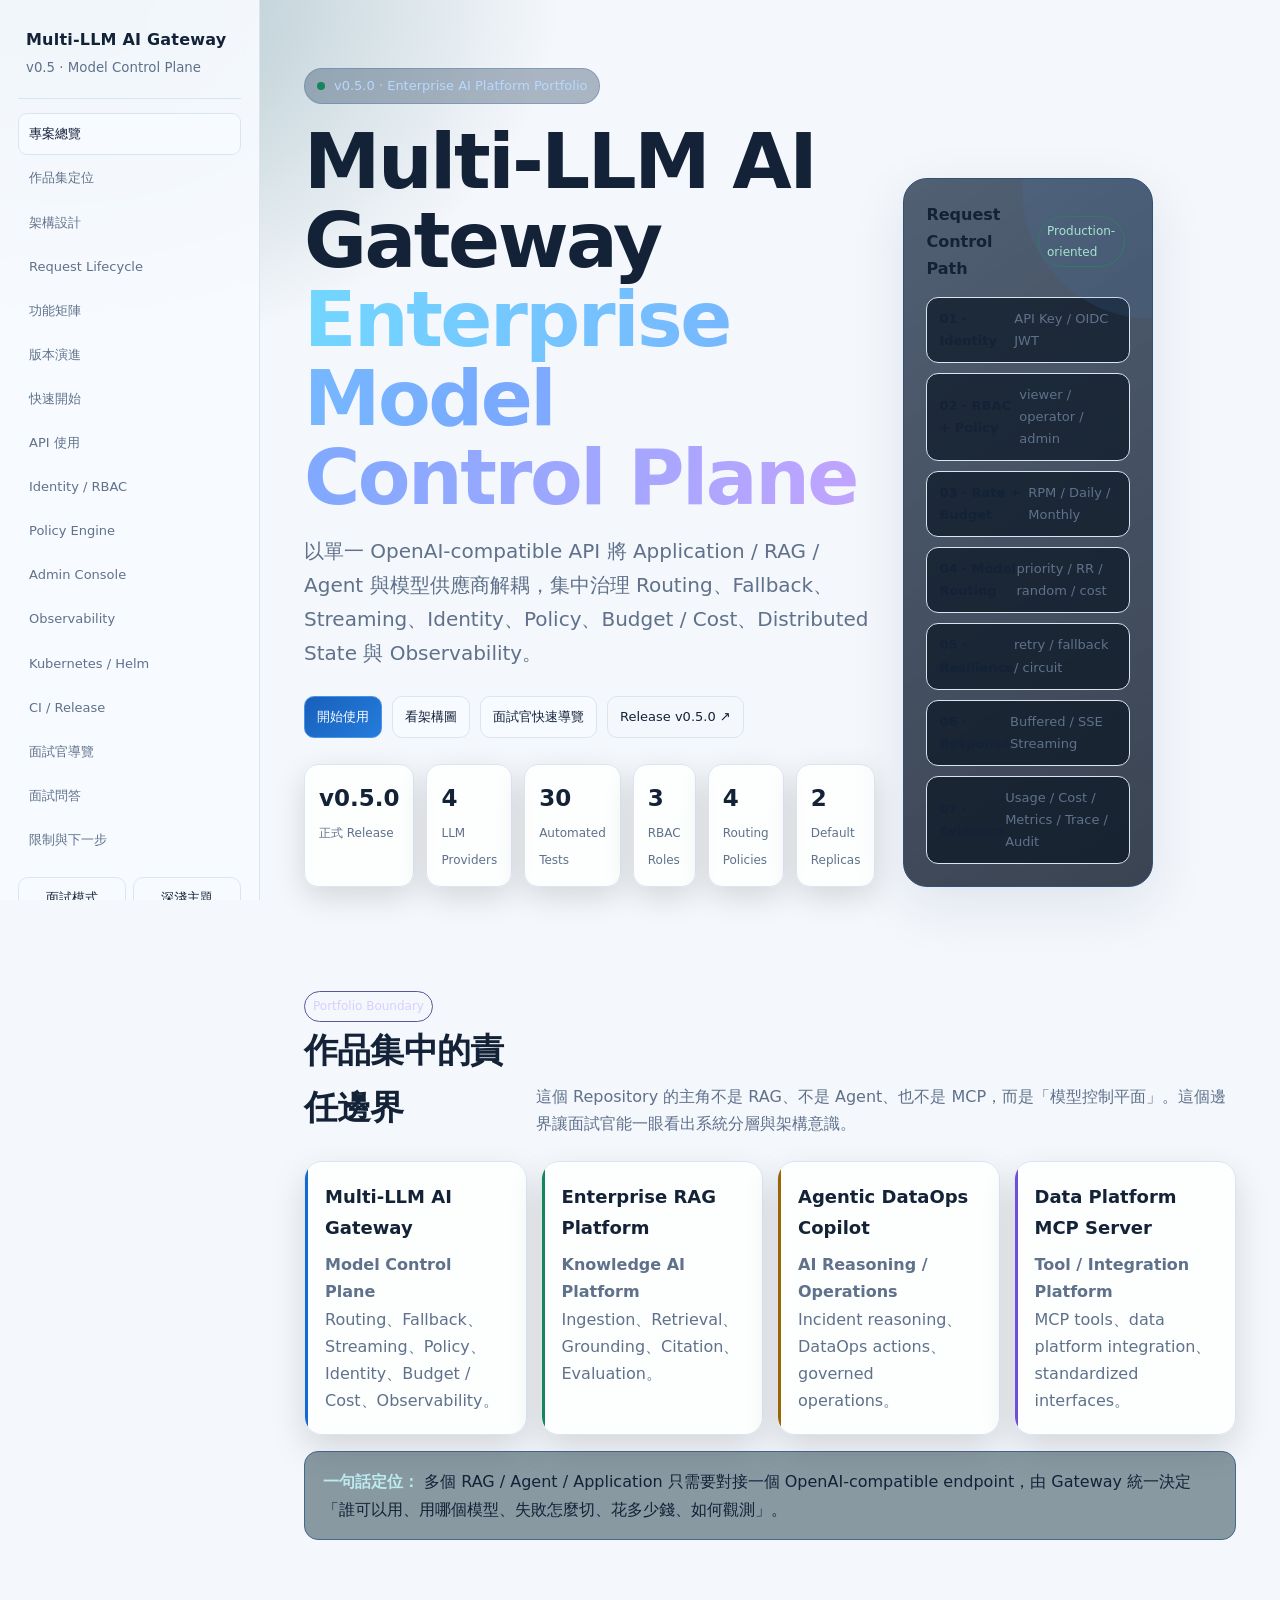
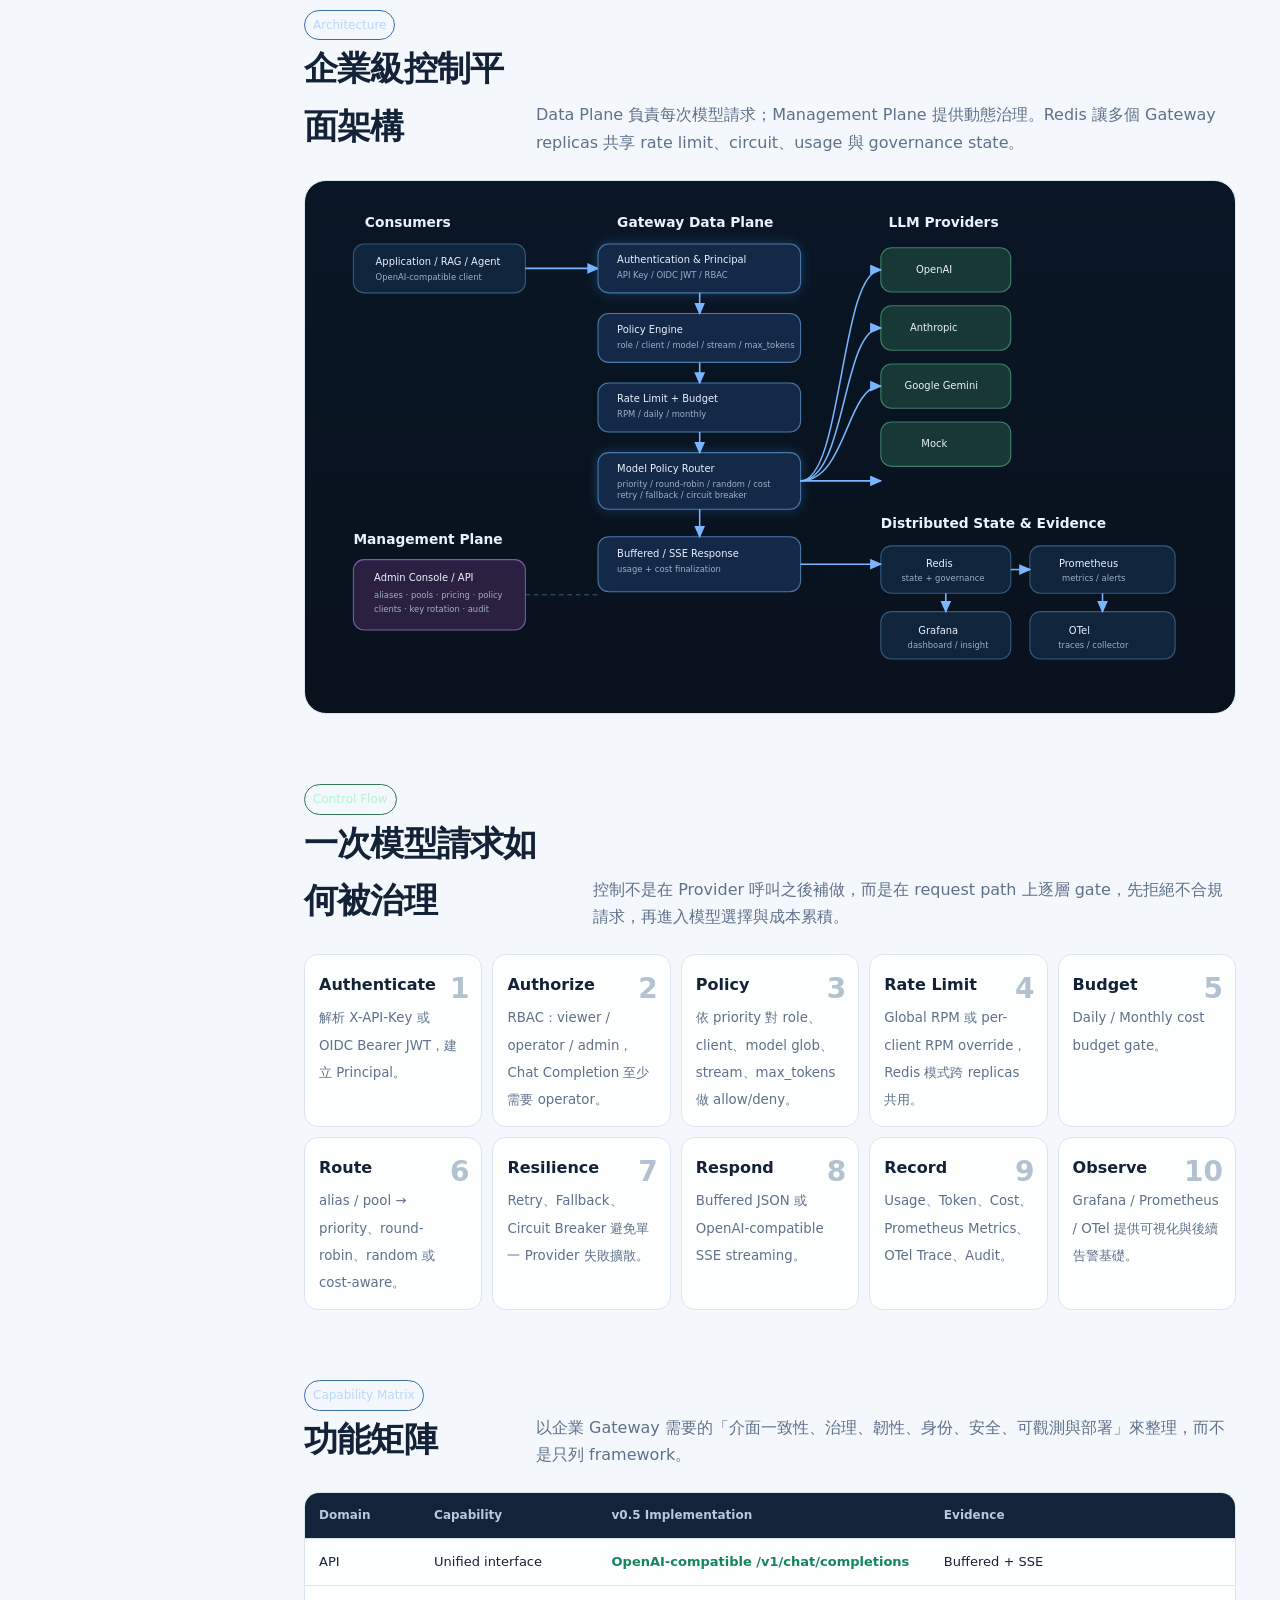
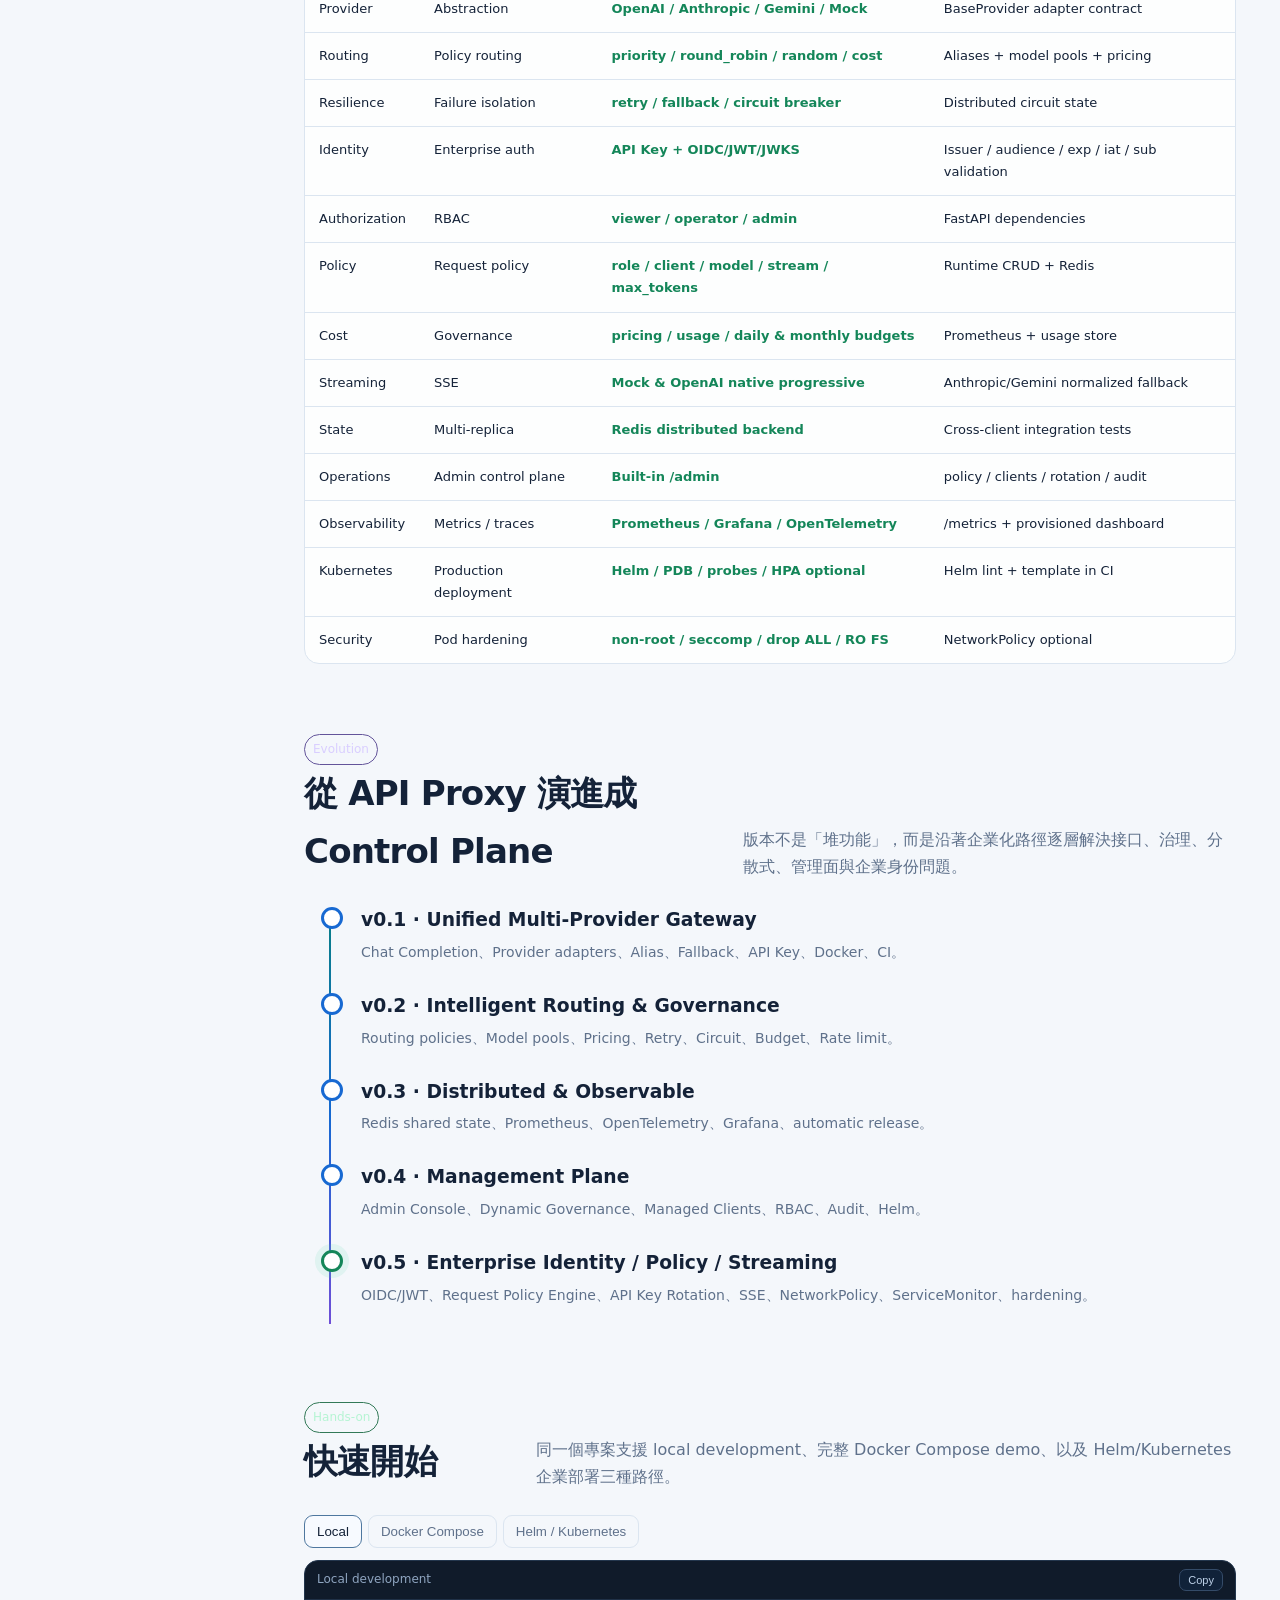
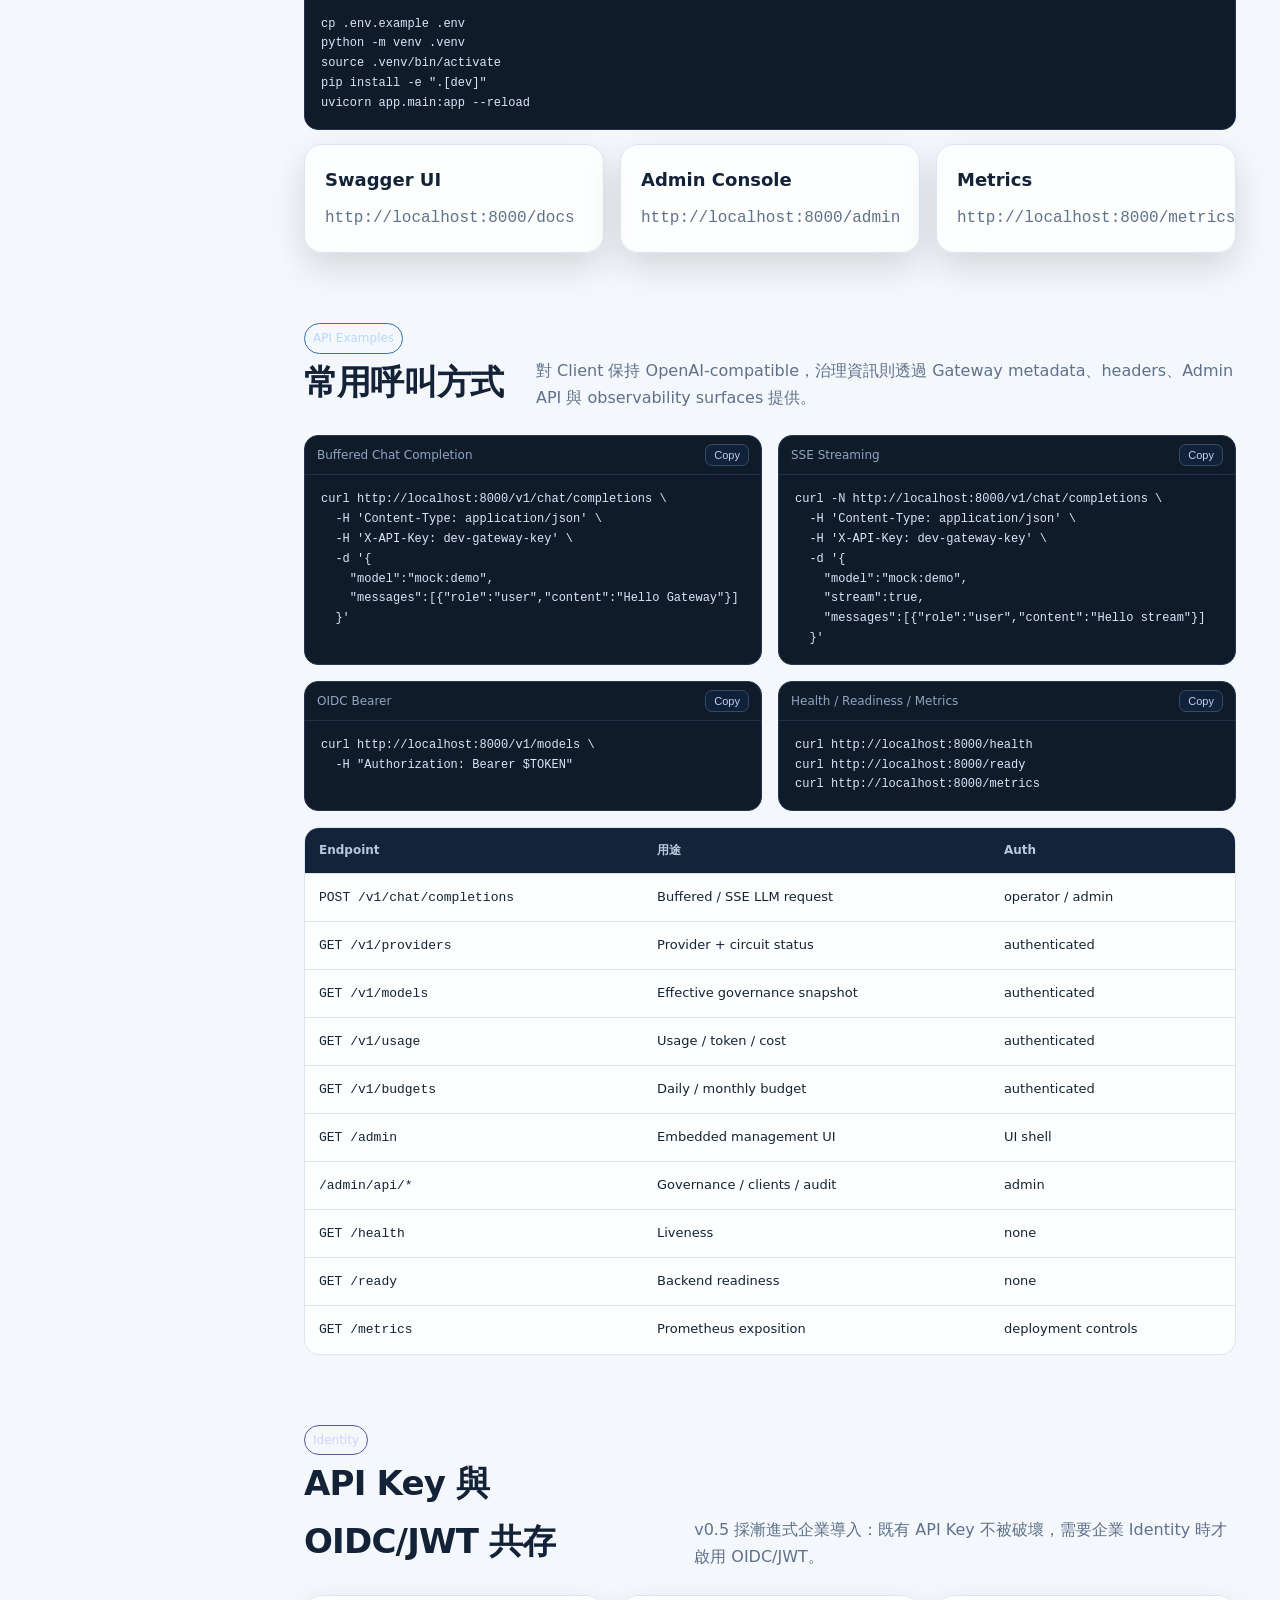
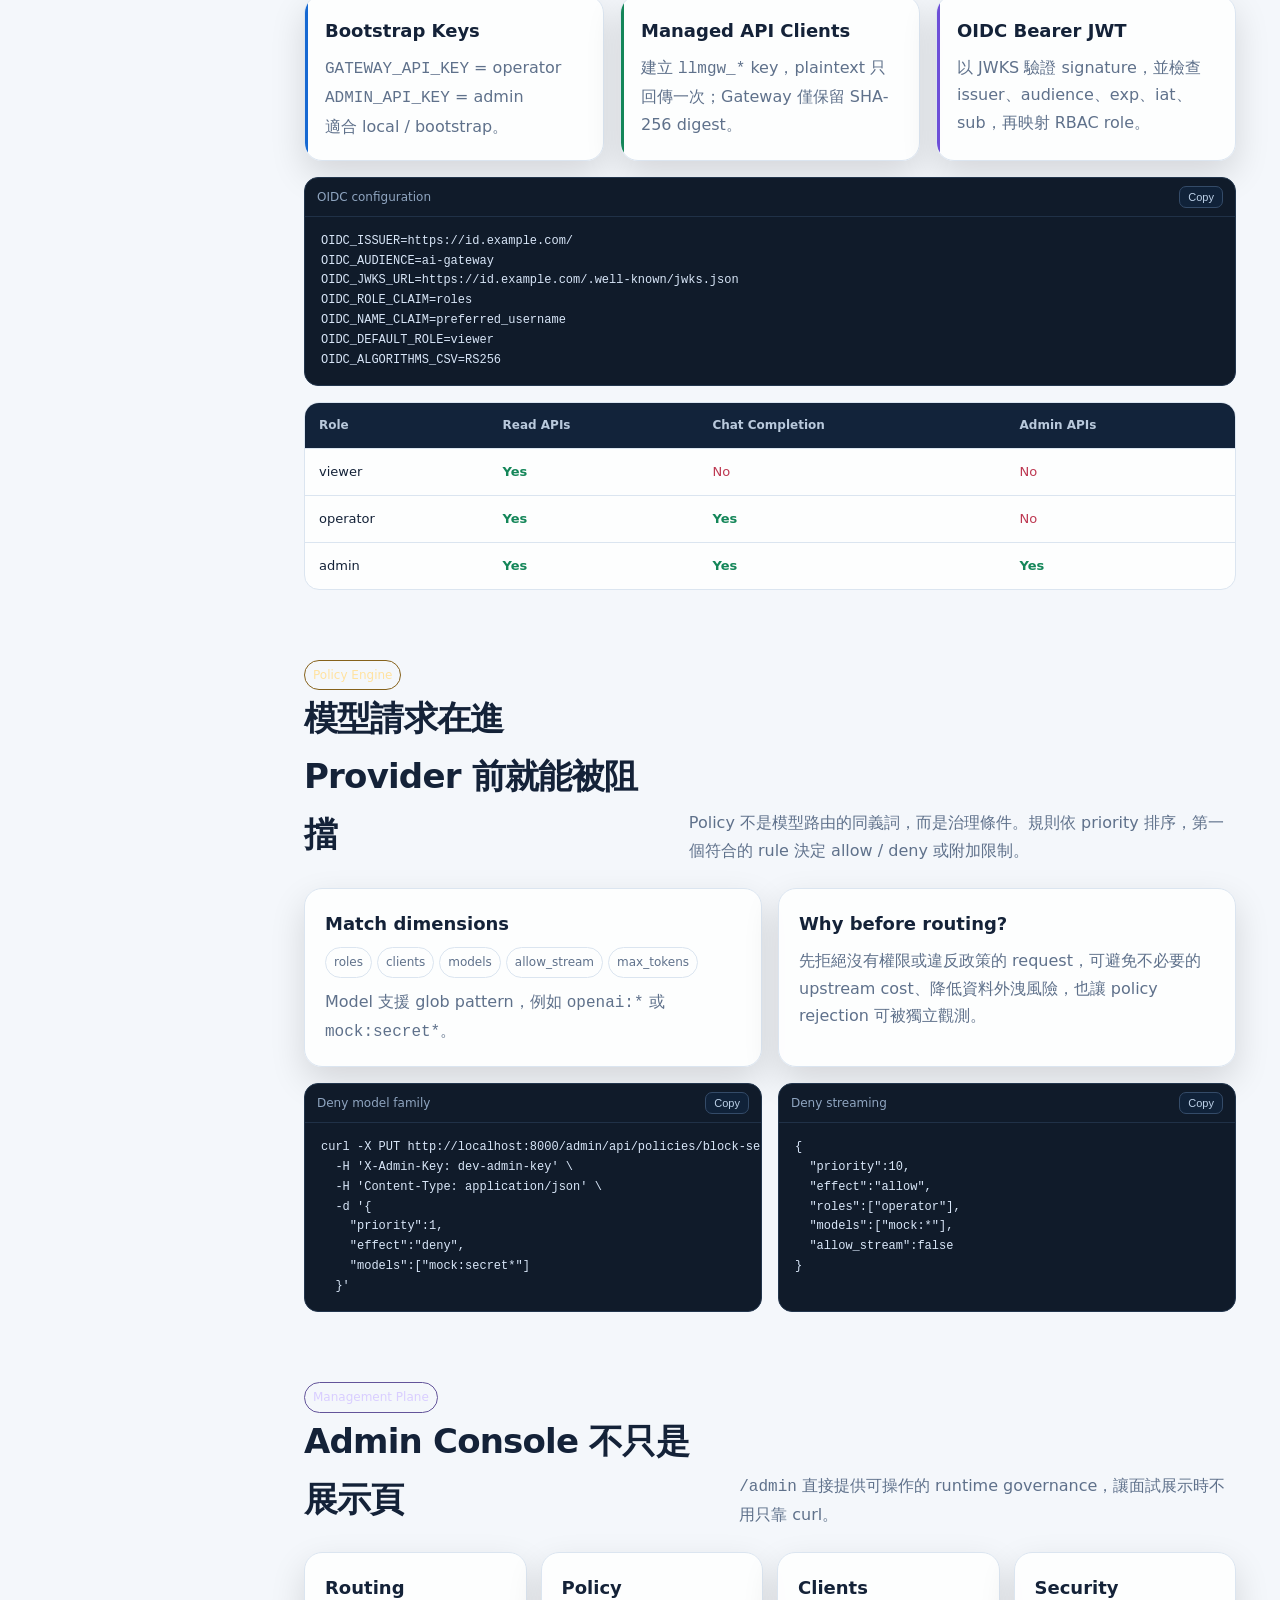
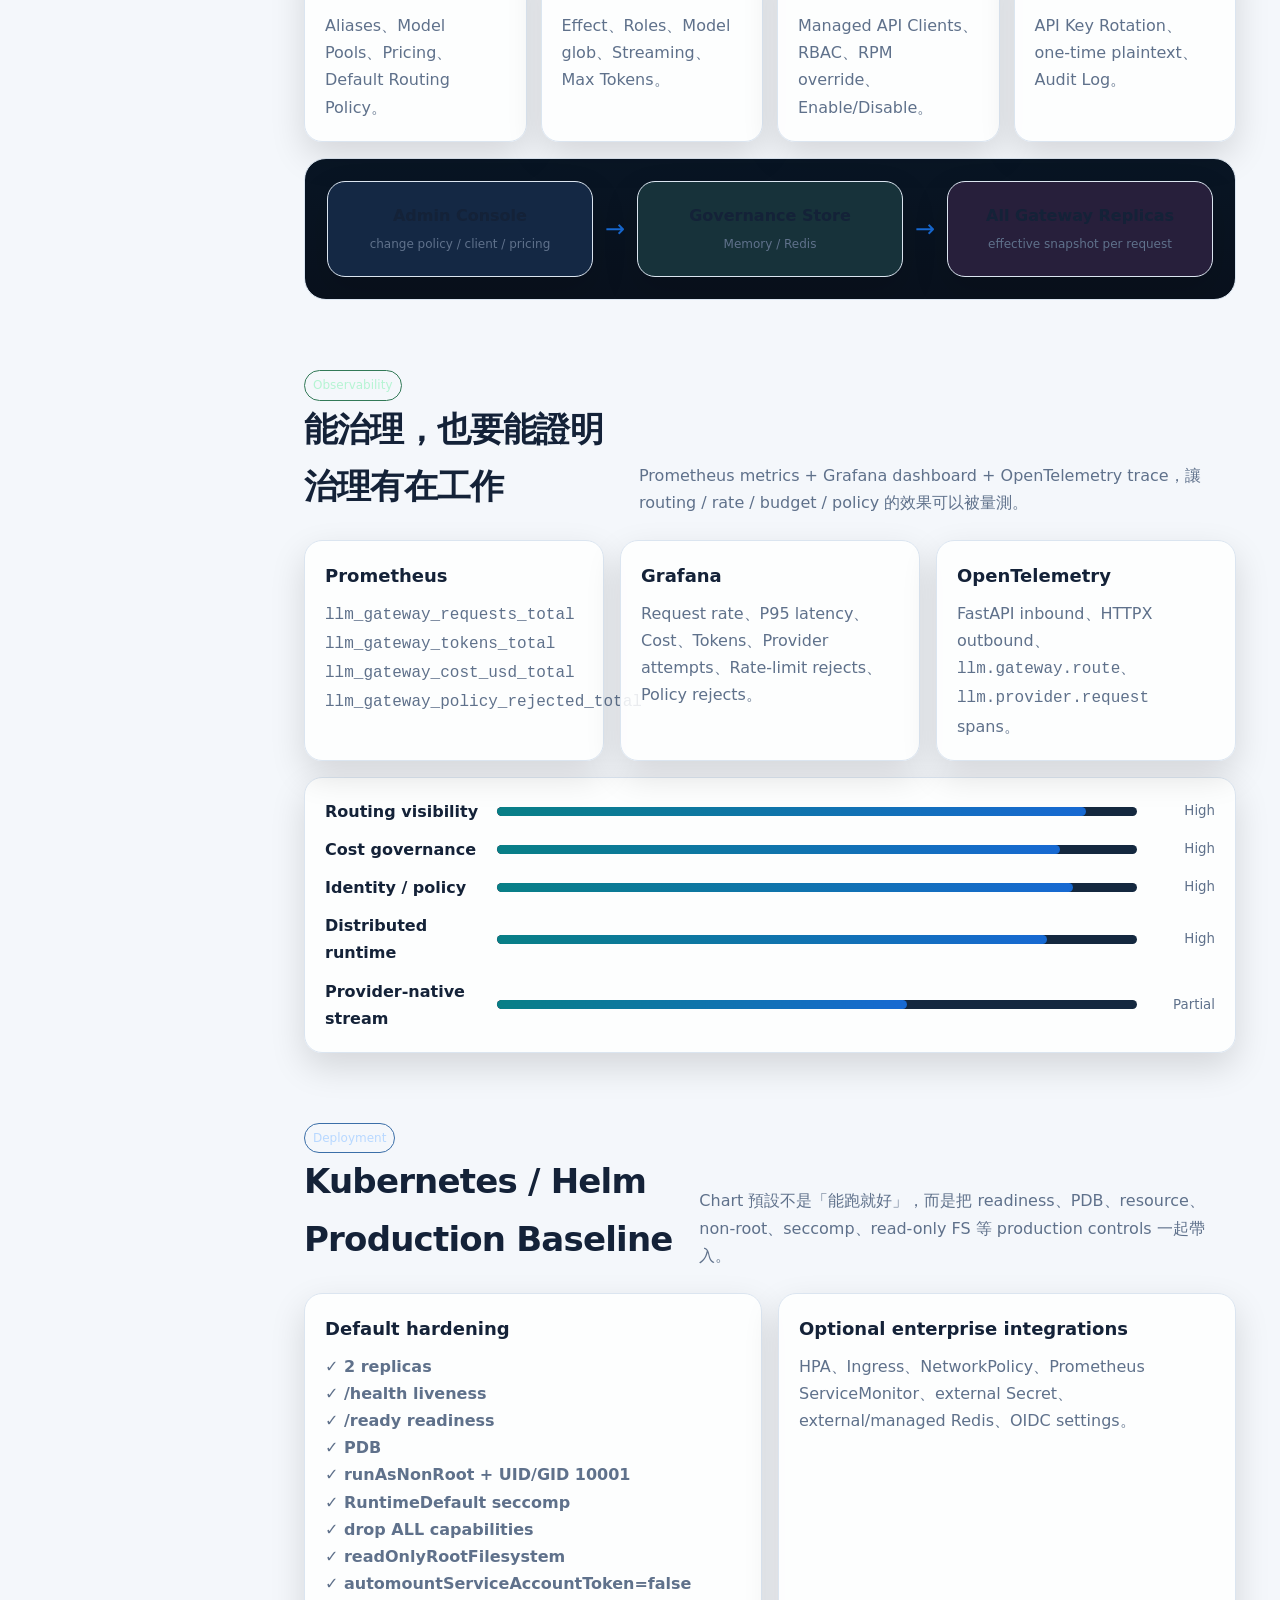
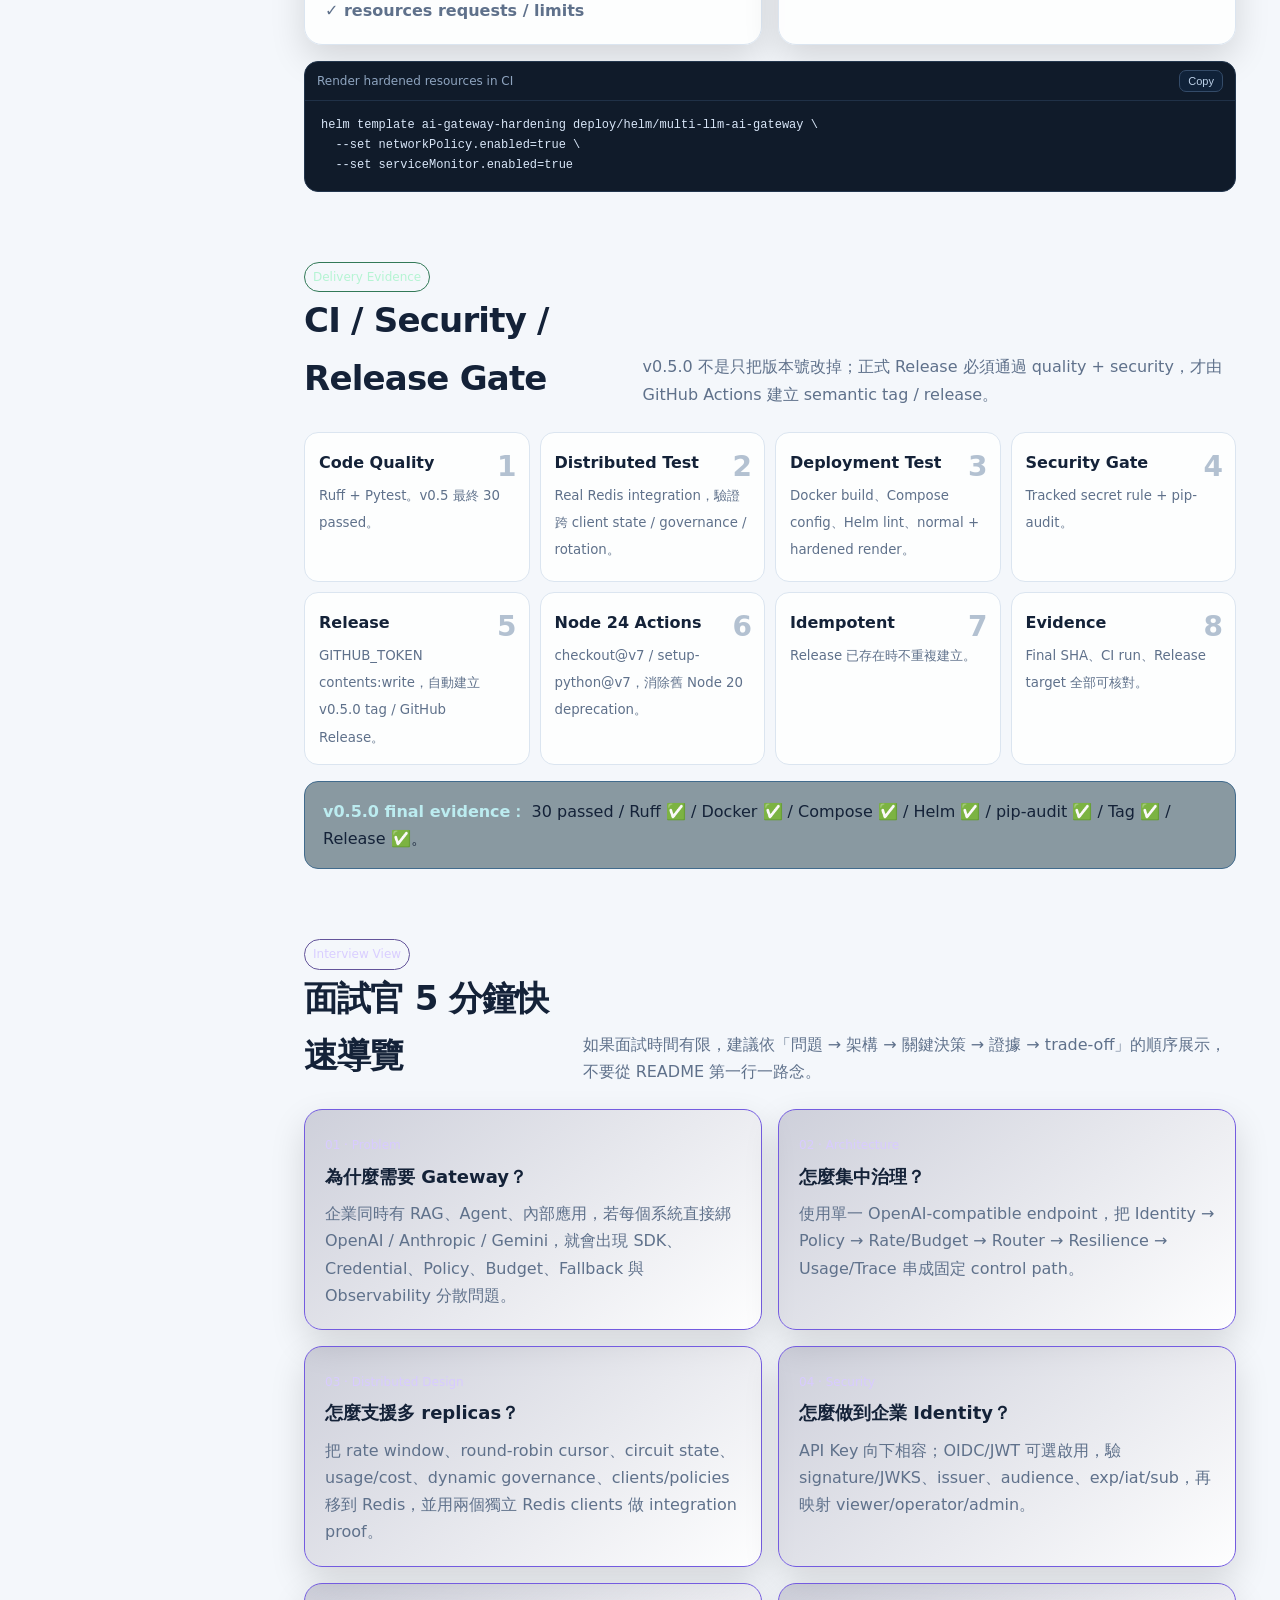
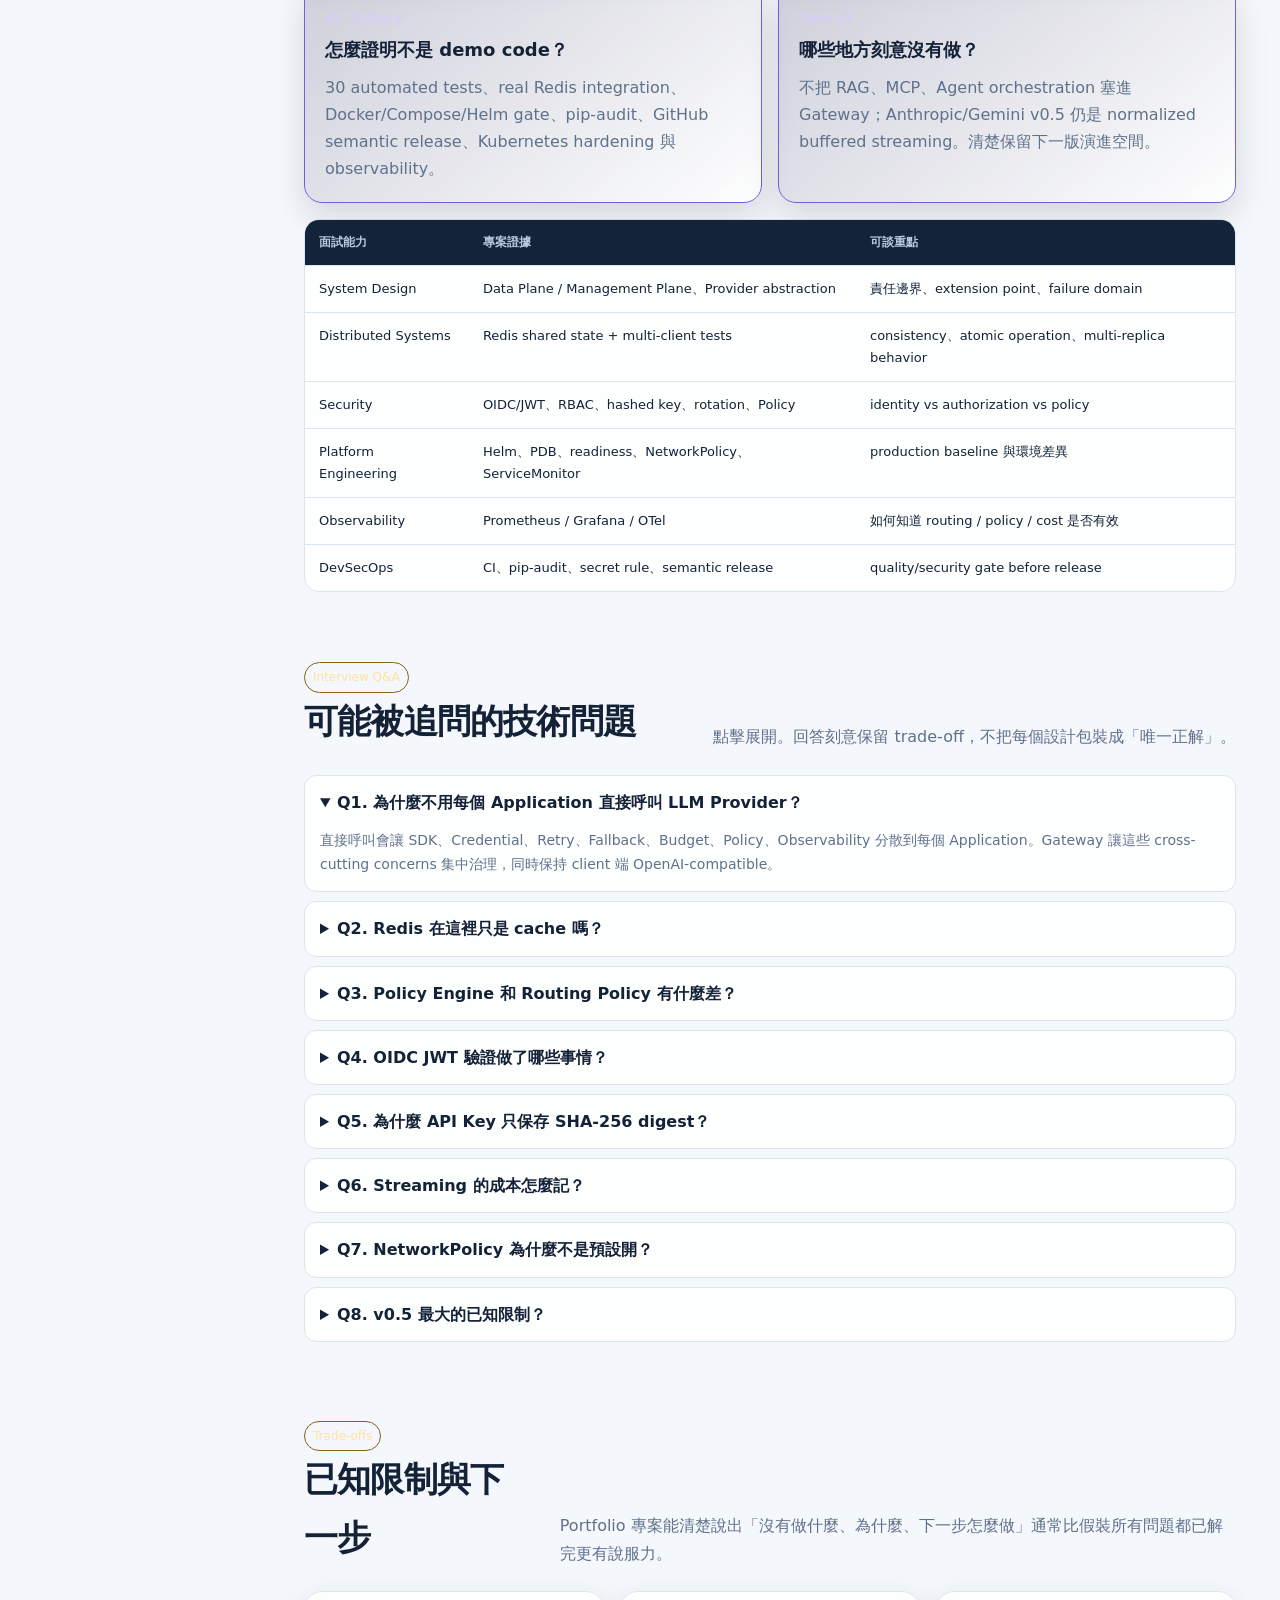
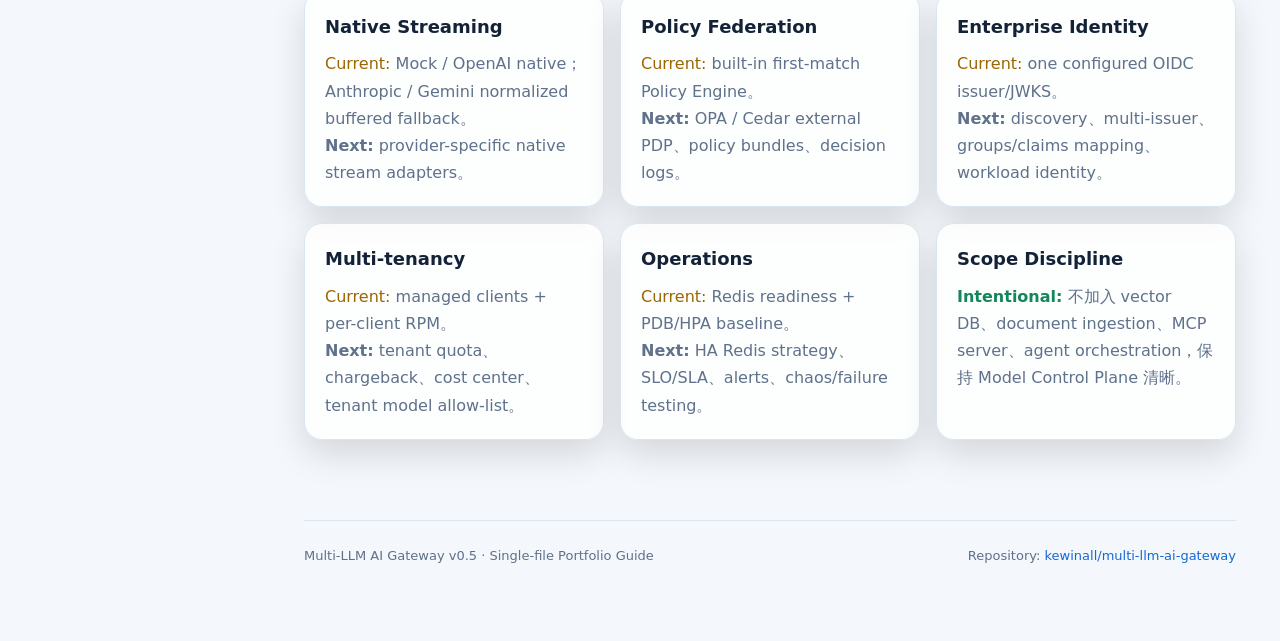
==== docs/multi-llm-ai-gateway-guide.html @ f4c97f22 "docs: add single-file portfolio guide" ====
<!doctype html>
<html lang="zh-Hant">
<head>
<meta charset="utf-8">
<meta name="viewport" content="width=device-width,initial-scale=1">
<meta name="description" content="Multi-LLM AI Gateway v0.5 — Enterprise Model Control Plane 單一 HTML 專案說明、使用指南與面試展示文件">
<title>Multi-LLM AI Gateway v0.5｜Enterprise Model Control Plane</title>
<style>
:root{
  --bg:#07111f;--bg2:#0b1728;--panel:#0e1c31cc;--panel2:#12243d;
  --text:#eaf2ff;--muted:#9eb0c9;--line:#243a58;--blue:#68a7ff;--cyan:#51d8d2;
  --green:#6ee7a8;--amber:#f7c66a;--red:#ff8e9d;--violet:#b6a0ff;--shadow:0 18px 55px #0006;
  --radius:18px;--code:#08101c;--navw:260px;
}
html[data-theme="light"]{
  --bg:#f4f7fb;--bg2:#ffffff;--panel:#ffffffdd;--panel2:#f7faff;--text:#142238;--muted:#5f718b;
  --line:#dbe5f0;--blue:#1769d2;--cyan:#087f86;--green:#148659;--amber:#9b6500;--red:#bd3851;--violet:#6e4fd7;
  --shadow:0 18px 55px #2c47721a;--code:#101b2a;
}
*{box-sizing:border-box}html{scroll-behavior:smooth}body{margin:0;background:
radial-gradient(1100px 700px at 85% -10%,#17345f66,transparent 58%),
radial-gradient(900px 650px at 5% 0%,#0f526055,transparent 55%),var(--bg);color:var(--text);
font-family:Inter,"Noto Sans TC","Microsoft JhengHei",system-ui,-apple-system,BlinkMacSystemFont,"Segoe UI",sans-serif;line-height:1.7}
a{color:var(--blue);text-decoration:none}a:hover{text-decoration:underline}code,kbd,pre{font-family:"SFMono-Regular",Consolas,"Liberation Mono",monospace}
#progress{position:fixed;left:0;top:0;height:3px;background:linear-gradient(90deg,var(--cyan),var(--blue),var(--violet));width:0;z-index:99}
.shell{display:grid;grid-template-columns:var(--navw) minmax(0,1fr);min-height:100vh}
.side{position:fixed;left:0;top:0;bottom:0;width:var(--navw);padding:26px 18px 22px;background:#07101ee8;border-right:1px solid var(--line);backdrop-filter:blur(16px);z-index:30;overflow:auto}
html[data-theme="light"] .side{background:#f8fbffe8}.brand{padding:0 8px 18px;border-bottom:1px solid var(--line);margin-bottom:14px}.brand b{display:block;font-size:16px;letter-spacing:.2px}.brand small{color:var(--muted)}
.nav a{display:block;padding:9px 10px;margin:2px 0;border-radius:9px;color:var(--muted);font-size:13px;border:1px solid transparent}.nav a:hover,.nav a.active{color:var(--text);text-decoration:none;background:var(--panel2);border-color:var(--line)}
.side-actions{display:grid;grid-template-columns:1fr 1fr;gap:7px;margin-top:16px}.btn{display:inline-flex;align-items:center;justify-content:center;gap:7px;border:1px solid var(--line);background:var(--panel2);color:var(--text);padding:9px 12px;border-radius:10px;cursor:pointer;font:inherit;font-size:13px}.btn:hover{border-color:var(--blue);text-decoration:none}.btn.primary{background:linear-gradient(135deg,#185fbc,#247ddb);border-color:#4a93e9;color:white}.btn.ghost{background:transparent}
.main{grid-column:2;padding:0 44px 64px;max-width:1480px;width:100%;margin:0 auto}.hero{min-height:720px;display:grid;align-items:center;padding:68px 0 44px;position:relative}.eyebrow{display:inline-flex;gap:9px;align-items:center;border:1px solid #4c78a866;background:#18345555;border-radius:999px;padding:6px 12px;color:#b8d8ff;font-size:13px}.pulse{width:8px;height:8px;border-radius:50%;background:var(--green);box-shadow:0 0 0 0 #6ee7a888;animation:pulse 2.1s infinite}@keyframes pulse{70%{box-shadow:0 0 0 9px #6ee7a800}}
h1{font-size:clamp(42px,6vw,78px);line-height:1.03;letter-spacing:-2.5px;margin:18px 0 16px;max-width:1100px}.gradient{background:linear-gradient(100deg,#72d7ff,#78aaff,#c1a4ff);-webkit-background-clip:text;background-clip:text;color:transparent}.lead{font-size:20px;color:var(--muted);max-width:920px;margin:0 0 26px}.hero-actions{display:flex;gap:10px;flex-wrap:wrap}.hero-grid{display:grid;grid-template-columns:1.25fr .75fr;gap:28px;align-items:end}.hero-card{background:linear-gradient(145deg,#12253fb8,#0c1728cc);border:1px solid #305177;border-radius:24px;padding:22px;box-shadow:var(--shadow);position:relative;overflow:hidden}.hero-card:after{content:"";position:absolute;width:260px;height:260px;border-radius:50%;background:#3e79bd22;right:-130px;top:-120px}.mini-flow{display:grid;gap:10px}.mini-node{border:1px solid var(--line);background:#071220aa;border-radius:12px;padding:10px 12px;display:flex;align-items:center;justify-content:space-between;font-size:13px}.mini-node span:last-child{color:var(--muted)}
.kpis{display:grid;grid-template-columns:repeat(6,1fr);gap:12px;margin-top:26px}.kpi{background:var(--panel);border:1px solid var(--line);border-radius:14px;padding:14px 14px;box-shadow:0 10px 30px #0002}.kpi b{display:block;font-size:23px}.kpi span{font-size:12px;color:var(--muted)}
section{padding:60px 0 10px;scroll-margin-top:12px}.section-head{display:flex;justify-content:space-between;gap:24px;align-items:end;margin-bottom:24px}.section-head h2{font-size:34px;letter-spacing:-.8px;margin:0}.section-head p{margin:0;color:var(--muted);max-width:700px}.tag{display:inline-block;font-size:12px;padding:4px 8px;border:1px solid var(--line);border-radius:999px;color:var(--muted);margin-right:5px}.tag.blue{color:#b8d8ff;border-color:#3b6fa8}.tag.green{color:#b5f4d3;border-color:#327957}.tag.amber{color:#ffe2a0;border-color:#86621b}.tag.violet{color:#d9ceff;border-color:#63549a}
.grid2{display:grid;grid-template-columns:repeat(2,minmax(0,1fr));gap:16px}.grid3{display:grid;grid-template-columns:repeat(3,minmax(0,1fr));gap:16px}.grid4{display:grid;grid-template-columns:repeat(4,minmax(0,1fr));gap:14px}.card{background:var(--panel);border:1px solid var(--line);border-radius:var(--radius);padding:20px;box-shadow:0 14px 35px #0002}.card h3{margin:0 0 8px;font-size:18px}.card p{margin:0;color:var(--muted)}.feature{position:relative;overflow:hidden}.feature:before{content:"";position:absolute;left:0;top:0;bottom:0;width:3px;background:var(--blue)}.feature.green:before{background:var(--green)}.feature.amber:before{background:var(--amber)}.feature.violet:before{background:var(--violet)}
.interview{border-color:#745ce0;background:linear-gradient(140deg,#211d472e,var(--panel))}.interview-badge{display:inline-flex;align-items:center;gap:6px;color:#d8cbff;font-size:12px;margin-bottom:6px}.interview-only{display:block}body:not(.interview-mode) .interview-only{display:none}
.callout{border:1px solid #416b8d;background:#0e2d3b77;border-radius:14px;padding:16px 18px}.callout strong{color:#bcecf0}.note{border-left:3px solid var(--amber);padding:10px 14px;background:#7b5b1422;color:var(--muted);border-radius:0 10px 10px 0}
.diagram{background:linear-gradient(180deg,#091625,#09111d);border:1px solid var(--line);border-radius:22px;padding:14px;overflow:hidden}.diagram svg{width:100%;height:auto;display:block}.diagram .box{fill:#10243b;stroke:#365a7c;stroke-width:1.4}.diagram .box2{fill:#132947;stroke:#4a78a7;stroke-width:1.4}.diagram .box3{fill:#173834;stroke:#3d8069;stroke-width:1.4}.diagram .box4{fill:#2b203f;stroke:#725fa3;stroke-width:1.4}.diagram text{fill:#eaf2ff;font-family:Inter,system-ui,sans-serif;font-size:13px}.diagram .mutet{fill:#9eb0c9;font-size:11px}.diagram .arrow{stroke:#7ab6ff;stroke-width:2;fill:none;marker-end:url(#arrow)}.diagram .dash{stroke:#4d718f;stroke-dasharray:6 5;fill:none}.diagram .glow{filter:drop-shadow(0 0 8px #2f82d655)}
.steps{display:grid;grid-template-columns:repeat(5,1fr);gap:10px;counter-reset:step}.step{position:relative;background:var(--panel);border:1px solid var(--line);border-radius:14px;padding:16px 14px 14px;min-height:150px}.step:before{counter-increment:step;content:counter(step);position:absolute;right:12px;top:10px;font-size:28px;font-weight:800;color:#44678e66}.step b{display:block;margin-bottom:5px}.step small{color:var(--muted)}
.table-wrap{overflow:auto;border:1px solid var(--line);border-radius:15px;background:var(--panel)}table{width:100%;border-collapse:collapse;min-width:720px}th,td{text-align:left;padding:12px 14px;border-bottom:1px solid var(--line);vertical-align:top}th{font-size:12px;color:#b9c9dc;background:#12233a;position:sticky;top:0}td{font-size:13px}tr:last-child td{border-bottom:0}.yes{color:var(--green);font-weight:700}.no{color:var(--red)}.partial{color:var(--amber)}
.tabs{display:flex;gap:6px;flex-wrap:wrap;margin-bottom:12px}.tab{border:1px solid var(--line);background:transparent;color:var(--muted);padding:8px 12px;border-radius:9px;cursor:pointer}.tab.active{background:var(--panel2);color:var(--text);border-color:#4e779f}.tab-panel{display:none}.tab-panel.active{display:block}
.codebox{position:relative;background:var(--code);border:1px solid #23364d;border-radius:14px;overflow:hidden}.code-title{display:flex;justify-content:space-between;align-items:center;padding:8px 12px;border-bottom:1px solid #203147;color:#8fa5c0;font-size:12px}.codebox pre{margin:0;padding:15px 16px;overflow:auto;color:#d8e6f8;font-size:12px;line-height:1.65;white-space:pre}.copy{border:1px solid #344b68;background:#102239;color:#bdd1e8;border-radius:7px;padding:4px 8px;cursor:pointer;font-size:11px}.copy.copied{color:var(--green);border-color:#36765c}
.timeline{position:relative;margin-left:12px}.timeline:before{content:"";position:absolute;left:13px;top:8px;bottom:8px;width:2px;background:linear-gradient(var(--cyan),var(--blue),var(--violet))}.release{position:relative;padding:0 0 25px 45px}.release:before{content:"";position:absolute;left:5px;top:3px;width:16px;height:16px;border-radius:50%;background:var(--bg2);border:3px solid var(--blue)}.release h3{margin:0 0 5px}.release p{margin:0;color:var(--muted);font-size:14px}.release.current:before{border-color:var(--green);box-shadow:0 0 0 6px #54d6a320}
.skillmap{display:grid;gap:11px}.bar{display:grid;grid-template-columns:160px 1fr 66px;gap:12px;align-items:center}.track{height:9px;background:#14283f;border-radius:999px;overflow:hidden}.fill{height:100%;border-radius:999px;background:linear-gradient(90deg,var(--cyan),var(--blue));transform-origin:left;animation:grow 1.2s ease both}@keyframes grow{from{transform:scaleX(0)}}.bar small{color:var(--muted);text-align:right}
.qa details{border:1px solid var(--line);background:var(--panel);border-radius:12px;margin-bottom:9px;overflow:hidden}.qa summary{padding:13px 15px;cursor:pointer;font-weight:700}.qa details div{padding:0 15px 15px;color:var(--muted);font-size:14px}.qa code{color:#b9d7ff}
.reveal{opacity:0;transform:translateY(18px);transition:.6s ease}.reveal.show{opacity:1;transform:none}
.footer{margin-top:70px;border-top:1px solid var(--line);padding:24px 0 10px;color:var(--muted);font-size:13px;display:flex;justify-content:space-between;gap:20px;flex-wrap:wrap}
.mobile-top{display:none;position:fixed;left:0;right:0;top:0;height:54px;background:#07101ef2;border-bottom:1px solid var(--line);z-index:40;padding:8px 12px;align-items:center;justify-content:space-between}.mobile-top b{font-size:13px}.mobile-top .btn{padding:6px 9px}
@media(max-width:1120px){.kpis{grid-template-columns:repeat(3,1fr)}.grid4{grid-template-columns:repeat(2,1fr)}.steps{grid-template-columns:repeat(3,1fr)}.hero-grid{grid-template-columns:1fr}.hero{min-height:auto}.hero-card{max-width:700px}}
@media(max-width:880px){:root{--navw:0px}.side{display:none}.mobile-top{display:flex}.shell{display:block}.main{padding:64px 20px 50px}.hero{padding-top:42px}.grid2,.grid3{grid-template-columns:1fr}.steps{grid-template-columns:1fr 1fr}.section-head{display:block}.section-head p{margin-top:8px}.bar{grid-template-columns:125px 1fr 56px}}
@media(max-width:560px){h1{font-size:43px}.kpis,.grid4,.steps{grid-template-columns:1fr 1fr}.lead{font-size:17px}.main{padding-left:14px;padding-right:14px}.card{padding:16px}.kpi b{font-size:20px}.hero-actions .btn{width:100%}.bar{grid-template-columns:1fr}.bar small{text-align:left}.footer{display:block}}
@media print{.side,.mobile-top,#progress,.hero-actions,.copy,.interview-toggle,.theme-toggle{display:none!important}.shell{display:block}.main{padding:0;max-width:none}.hero{min-height:auto;padding:30px 0}.reveal{opacity:1!important;transform:none!important}body{background:white;color:#111}.card,.table-wrap,.diagram,.codebox{break-inside:avoid;box-shadow:none}.interview-only{display:block!important}}
</style>
</head>
<body>
<div id="progress"></div>
<div class="mobile-top"><b>Multi-LLM AI Gateway v0.5</b><div><button class="btn" onclick="toggleInterview()">面試模式</button><button class="btn" onclick="toggleTheme()">主題</button></div></div>
<div class="shell">
<aside class="side">
  <div class="brand"><b>Multi-LLM AI Gateway</b><small>v0.5 · Model Control Plane</small></div>
  <nav class="nav" id="nav">
    <a href="#overview">專案總覽</a><a href="#positioning">作品集定位</a><a href="#architecture">架構設計</a><a href="#request-flow">Request Lifecycle</a>
    <a href="#features">功能矩陣</a><a href="#versions">版本演進</a><a href="#quickstart">快速開始</a><a href="#api">API 使用</a>
    <a href="#identity">Identity / RBAC</a><a href="#policy">Policy Engine</a><a href="#admin">Admin Console</a><a href="#observability">Observability</a>
    <a href="#kubernetes">Kubernetes / Helm</a><a href="#cicd">CI / Release</a><a href="#interview">面試官導覽</a><a href="#qa">面試問答</a><a href="#limits">限制與下一步</a>
  </nav>
  <div class="side-actions">
    <button class="btn interview-toggle" onclick="toggleInterview()">面試模式</button>
    <button class="btn theme-toggle" onclick="toggleTheme()">深淺主題</button>
    <button class="btn" onclick="window.print()">列印 / PDF</button>
    <a class="btn" href="https://github.com/kewinall/multi-llm-ai-gateway" target="_blank" rel="noreferrer">GitHub</a>
  </div>
</aside>
<main class="main">
  <section class="hero" id="overview">
    <div class="hero-grid">
      <div>
        <span class="eyebrow"><i class="pulse"></i> v0.5.0 · Enterprise AI Platform Portfolio</span>
        <h1>Multi-LLM AI Gateway<br><span class="gradient">Enterprise Model Control Plane</span></h1>
        <p class="lead">以單一 OpenAI-compatible API 將 Application / RAG / Agent 與模型供應商解耦，集中治理 Routing、Fallback、Streaming、Identity、Policy、Budget / Cost、Distributed State 與 Observability。</p>
        <div class="hero-actions">
          <a class="btn primary" href="#quickstart">開始使用</a>
          <a class="btn" href="#architecture">看架構圖</a>
          <a class="btn" href="#interview">面試官快速導覽</a>
          <a class="btn ghost" href="https://github.com/kewinall/multi-llm-ai-gateway/releases/tag/v0.5.0" target="_blank" rel="noreferrer">Release v0.5.0 ↗</a>
        </div>
        <div class="kpis">
          <div class="kpi"><b>v0.5.0</b><span>正式 Release</span></div>
          <div class="kpi"><b>4</b><span>LLM Providers</span></div>
          <div class="kpi"><b>30</b><span>Automated Tests</span></div>
          <div class="kpi"><b>3</b><span>RBAC Roles</span></div>
          <div class="kpi"><b>4</b><span>Routing Policies</span></div>
          <div class="kpi"><b>2</b><span>Default Replicas</span></div>
        </div>
      </div>
      <div class="hero-card">
        <div style="display:flex;justify-content:space-between;align-items:center;margin-bottom:14px"><b>Request Control Path</b><span class="tag green">Production-oriented</span></div>
        <div class="mini-flow">
          <div class="mini-node"><b>01 · Identity</b><span>API Key / OIDC JWT</span></div>
          <div class="mini-node"><b>02 · RBAC + Policy</b><span>viewer / operator / admin</span></div>
          <div class="mini-node"><b>03 · Rate + Budget</b><span>RPM / Daily / Monthly</span></div>
          <div class="mini-node"><b>04 · Model Routing</b><span>priority / RR / random / cost</span></div>
          <div class="mini-node"><b>05 · Resilience</b><span>retry / fallback / circuit</span></div>
          <div class="mini-node"><b>06 · Response</b><span>Buffered / SSE Streaming</span></div>
          <div class="mini-node"><b>07 · Evidence</b><span>Usage / Cost / Metrics / Trace / Audit</span></div>
        </div>
      </div>
    </div>
  </section>

  <section id="positioning" class="reveal">
    <div class="section-head"><div><span class="tag violet">Portfolio Boundary</span><h2>作品集中的責任邊界</h2></div><p>這個 Repository 的主角不是 RAG、不是 Agent、也不是 MCP，而是「模型控制平面」。這個邊界讓面試官能一眼看出系統分層與架構意識。</p></div>
    <div class="grid4">
      <div class="card feature"><h3>Multi-LLM AI Gateway</h3><p><b>Model Control Plane</b><br>Routing、Fallback、Streaming、Policy、Identity、Budget / Cost、Observability。</p></div>
      <div class="card feature green"><h3>Enterprise RAG Platform</h3><p><b>Knowledge AI Platform</b><br>Ingestion、Retrieval、Grounding、Citation、Evaluation。</p></div>
      <div class="card feature amber"><h3>Agentic DataOps Copilot</h3><p><b>AI Reasoning / Operations</b><br>Incident reasoning、DataOps actions、governed operations。</p></div>
      <div class="card feature violet"><h3>Data Platform MCP Server</h3><p><b>Tool / Integration Platform</b><br>MCP tools、data platform integration、standardized interfaces。</p></div>
    </div>
    <div class="callout" style="margin-top:16px"><strong>一句話定位：</strong> 多個 RAG / Agent / Application 只需要對接一個 OpenAI-compatible endpoint，由 Gateway 統一決定「誰可以用、用哪個模型、失敗怎麼切、花多少錢、如何觀測」。</div>
  </section>

  <section id="architecture" class="reveal">
    <div class="section-head"><div><span class="tag blue">Architecture</span><h2>企業級控制平面架構</h2></div><p>Data Plane 負責每次模型請求；Management Plane 提供動態治理。Redis 讓多個 Gateway replicas 共享 rate limit、circuit、usage 與 governance state。</p></div>
    <div class="diagram">
      <svg viewBox="0 0 1180 660" role="img" aria-label="Multi-LLM AI Gateway architecture">
        <defs><marker id="arrow" markerWidth="8" markerHeight="8" refX="7" refY="3.5" orient="auto"><path d="M0,0 L8,3.5 L0,7 z" fill="#7ab6ff"/></marker></defs>
        <text x="60" y="42" style="font-size:18px;font-weight:700">Consumers</text>
        <rect class="box" x="45" y="64" rx="14" width="225" height="64"/><text x="74" y="91">Application / RAG / Agent</text><text class="mutet" x="74" y="111">OpenAI-compatible client</text>
        <path class="arrow" d="M270 96 H365"/>
        <text x="390" y="42" style="font-size:18px;font-weight:700">Gateway Data Plane</text>
        <rect class="box2 glow" x="365" y="64" rx="14" width="265" height="64"/><text x="390" y="89">Authentication & Principal</text><text class="mutet" x="390" y="109">API Key / OIDC JWT / RBAC</text>
        <rect class="box2" x="365" y="155" rx="14" width="265" height="64"/><text x="390" y="180">Policy Engine</text><text class="mutet" x="390" y="200">role / client / model / stream / max_tokens</text>
        <rect class="box2" x="365" y="246" rx="14" width="265" height="64"/><text x="390" y="271">Rate Limit + Budget</text><text class="mutet" x="390" y="291">RPM / daily / monthly</text>
        <rect class="box2 glow" x="365" y="337" rx="14" width="265" height="74"/><text x="390" y="362">Model Policy Router</text><text class="mutet" x="390" y="382">priority / round-robin / random / cost</text><text class="mutet" x="390" y="397">retry / fallback / circuit breaker</text>
        <path class="arrow" d="M498 128 V155"/><path class="arrow" d="M498 219 V246"/><path class="arrow" d="M498 310 V337"/>
        <text x="745" y="42" style="font-size:18px;font-weight:700">LLM Providers</text>
        <rect class="box3" x="735" y="69" rx="14" width="170" height="58"/><text x="781" y="102">OpenAI</text>
        <rect class="box3" x="735" y="145" rx="14" width="170" height="58"/><text x="773" y="178">Anthropic</text>
        <rect class="box3" x="735" y="221" rx="14" width="170" height="58"/><text x="766" y="254">Google Gemini</text>
        <rect class="box3" x="735" y="297" rx="14" width="170" height="58"/><text x="788" y="330">Mock</text>
        <path class="arrow" d="M630 374 C685 374 682 98 735 98"/><path class="arrow" d="M630 374 C690 374 684 174 735 174"/><path class="arrow" d="M630 374 C690 374 690 250 735 250"/><path class="arrow" d="M630 374 H735"/>
        <rect class="box2" x="365" y="447" rx="14" width="265" height="72"/><text x="390" y="473">Buffered / SSE Response</text><text class="mutet" x="390" y="493">usage + cost finalization</text><path class="arrow" d="M498 411 V447"/>
        <text x="45" y="456" style="font-size:18px;font-weight:700">Management Plane</text>
        <rect class="box4" x="45" y="477" rx="14" width="225" height="92"/><text x="72" y="505">Admin Console / API</text><text class="mutet" x="72" y="527">aliases · pools · pricing · policy</text><text class="mutet" x="72" y="546">clients · key rotation · audit</text>
        <path class="dash" d="M270 523 H365"/>
        <text x="735" y="436" style="font-size:18px;font-weight:700">Distributed State & Evidence</text>
        <rect class="box" x="735" y="459" rx="14" width="170" height="62"/><text x="794" y="487">Redis</text><text class="mutet" x="762" y="505">state + governance</text>
        <rect class="box" x="930" y="459" rx="14" width="190" height="62"/><text x="968" y="487">Prometheus</text><text class="mutet" x="972" y="505">metrics / alerts</text>
        <rect class="box" x="735" y="545" rx="14" width="170" height="62"/><text x="784" y="574">Grafana</text><text class="mutet" x="770" y="592">dashboard / insight</text>
        <rect class="box" x="930" y="545" rx="14" width="190" height="62"/><text x="981" y="574">OTel</text><text class="mutet" x="967" y="592">traces / collector</text>
        <path class="arrow" d="M630 483 H735"/><path class="arrow" d="M905 490 H930"/><path class="arrow" d="M820 521 V545"/><path class="arrow" d="M1025 521 V545"/>
      </svg>
    </div>
    <div class="interview-only card interview" style="margin-top:16px"><span class="interview-badge">◆ 面試官模式</span><h3>架構決策亮點</h3><p>把「Provider Adapter」「Policy」「Runtime State」「Governance Store」拆成明確責任，可以分別演進。Redis 不只是 cache，而是用來解決 multi-replica 下的 sliding-window rate limit、round-robin cursor、circuit state、usage/budget 與 dynamic governance 一致性。</p></div>
  </section>

  <section id="request-flow" class="reveal">
    <div class="section-head"><div><span class="tag green">Control Flow</span><h2>一次模型請求如何被治理</h2></div><p>控制不是在 Provider 呼叫之後補做，而是在 request path 上逐層 gate，先拒絕不合規請求，再進入模型選擇與成本累積。</p></div>
    <div class="steps">
      <div class="step"><b>Authenticate</b><small>解析 X-API-Key 或 OIDC Bearer JWT，建立 Principal。</small></div>
      <div class="step"><b>Authorize</b><small>RBAC：viewer / operator / admin，Chat Completion 至少需要 operator。</small></div>
      <div class="step"><b>Policy</b><small>依 priority 對 role、client、model glob、stream、max_tokens 做 allow/deny。</small></div>
      <div class="step"><b>Rate Limit</b><small>Global RPM 或 per-client RPM override，Redis 模式跨 replicas 共用。</small></div>
      <div class="step"><b>Budget</b><small>Daily / Monthly cost budget gate。</small></div>
      <div class="step"><b>Route</b><small>alias / pool → priority、round-robin、random 或 cost-aware。</small></div>
      <div class="step"><b>Resilience</b><small>Retry、Fallback、Circuit Breaker 避免單一 Provider 失敗擴散。</small></div>
      <div class="step"><b>Respond</b><small>Buffered JSON 或 OpenAI-compatible SSE streaming。</small></div>
      <div class="step"><b>Record</b><small>Usage、Token、Cost、Prometheus Metrics、OTel Trace、Audit。</small></div>
      <div class="step"><b>Observe</b><small>Grafana / Prometheus / OTel 提供可視化與後續告警基礎。</small></div>
    </div>
  </section>

  <section id="features" class="reveal">
    <div class="section-head"><div><span class="tag blue">Capability Matrix</span><h2>功能矩陣</h2></div><p>以企業 Gateway 需要的「介面一致性、治理、韌性、身份、安全、可觀測與部署」來整理，而不是只列 framework。</p></div>
    <div class="table-wrap"><table><thead><tr><th>Domain</th><th>Capability</th><th>v0.5 Implementation</th><th>Evidence</th></tr></thead><tbody>
      <tr><td>API</td><td>Unified interface</td><td class="yes">OpenAI-compatible /v1/chat/completions</td><td>Buffered + SSE</td></tr>
      <tr><td>Provider</td><td>Abstraction</td><td class="yes">OpenAI / Anthropic / Gemini / Mock</td><td>BaseProvider adapter contract</td></tr>
      <tr><td>Routing</td><td>Policy routing</td><td class="yes">priority / round_robin / random / cost</td><td>Aliases + model pools + pricing</td></tr>
      <tr><td>Resilience</td><td>Failure isolation</td><td class="yes">retry / fallback / circuit breaker</td><td>Distributed circuit state</td></tr>
      <tr><td>Identity</td><td>Enterprise auth</td><td class="yes">API Key + OIDC/JWT/JWKS</td><td>Issuer / audience / exp / iat / sub validation</td></tr>
      <tr><td>Authorization</td><td>RBAC</td><td class="yes">viewer / operator / admin</td><td>FastAPI dependencies</td></tr>
      <tr><td>Policy</td><td>Request policy</td><td class="yes">role / client / model / stream / max_tokens</td><td>Runtime CRUD + Redis</td></tr>
      <tr><td>Cost</td><td>Governance</td><td class="yes">pricing / usage / daily & monthly budgets</td><td>Prometheus + usage store</td></tr>
      <tr><td>Streaming</td><td>SSE</td><td class="yes">Mock & OpenAI native progressive</td><td>Anthropic/Gemini normalized fallback</td></tr>
      <tr><td>State</td><td>Multi-replica</td><td class="yes">Redis distributed backend</td><td>Cross-client integration tests</td></tr>
      <tr><td>Operations</td><td>Admin control plane</td><td class="yes">Built-in /admin</td><td>policy / clients / rotation / audit</td></tr>
      <tr><td>Observability</td><td>Metrics / traces</td><td class="yes">Prometheus / Grafana / OpenTelemetry</td><td>/metrics + provisioned dashboard</td></tr>
      <tr><td>Kubernetes</td><td>Production deployment</td><td class="yes">Helm / PDB / probes / HPA optional</td><td>Helm lint + template in CI</td></tr>
      <tr><td>Security</td><td>Pod hardening</td><td class="yes">non-root / seccomp / drop ALL / RO FS</td><td>NetworkPolicy optional</td></tr>
    </tbody></table></div>
  </section>

  <section id="versions" class="reveal">
    <div class="section-head"><div><span class="tag violet">Evolution</span><h2>從 API Proxy 演進成 Control Plane</h2></div><p>版本不是「堆功能」，而是沿著企業化路徑逐層解決接口、治理、分散式、管理面與企業身份問題。</p></div>
    <div class="timeline">
      <div class="release"><h3>v0.1 · Unified Multi-Provider Gateway</h3><p>Chat Completion、Provider adapters、Alias、Fallback、API Key、Docker、CI。</p></div>
      <div class="release"><h3>v0.2 · Intelligent Routing & Governance</h3><p>Routing policies、Model pools、Pricing、Retry、Circuit、Budget、Rate limit。</p></div>
      <div class="release"><h3>v0.3 · Distributed & Observable</h3><p>Redis shared state、Prometheus、OpenTelemetry、Grafana、automatic release。</p></div>
      <div class="release"><h3>v0.4 · Management Plane</h3><p>Admin Console、Dynamic Governance、Managed Clients、RBAC、Audit、Helm。</p></div>
      <div class="release current"><h3>v0.5 · Enterprise Identity / Policy / Streaming</h3><p>OIDC/JWT、Request Policy Engine、API Key Rotation、SSE、NetworkPolicy、ServiceMonitor、hardening。</p></div>
    </div>
  </section>

  <section id="quickstart" class="reveal">
    <div class="section-head"><div><span class="tag green">Hands-on</span><h2>快速開始</h2></div><p>同一個專案支援 local development、完整 Docker Compose demo、以及 Helm/Kubernetes 企業部署三種路徑。</p></div>
    <div class="tabs" data-tabs="start"><button class="tab active" data-tab="local">Local</button><button class="tab" data-tab="compose">Docker Compose</button><button class="tab" data-tab="helm">Helm / Kubernetes</button></div>
    <div class="tab-panel active" data-panel="local">
      <div class="codebox"><div class="code-title"><span>Local development</span><button class="copy">Copy</button></div><pre>cp .env.example .env
python -m venv .venv
source .venv/bin/activate
pip install -e ".[dev]"
uvicorn app.main:app --reload</pre></div>
      <div class="grid3" style="margin-top:14px"><div class="card"><h3>Swagger UI</h3><p><code>http://localhost:8000/docs</code></p></div><div class="card"><h3>Admin Console</h3><p><code>http://localhost:8000/admin</code></p></div><div class="card"><h3>Metrics</h3><p><code>http://localhost:8000/metrics</code></p></div></div>
    </div>
    <div class="tab-panel" data-panel="compose"><div class="codebox"><div class="code-title"><span>Reference observability stack</span><button class="copy">Copy</button></div><pre>cp .env.example .env
docker compose up --build</pre></div><p class="note" style="margin-top:12px">Compose stack 會啟動 Gateway、Redis、Prometheus、Grafana 與 OpenTelemetry Collector，適合 demo / portfolio walkthrough。</p></div>
    <div class="tab-panel" data-panel="helm"><div class="codebox"><div class="code-title"><span>Helm validation & install</span><button class="copy">Copy</button></div><pre>helm lint deploy/helm/multi-llm-ai-gateway

helm upgrade --install ai-gateway \
  deploy/helm/multi-llm-ai-gateway \
  --set image.repository=&lt;registry&gt;/multi-llm-ai-gateway \
  --set image.tag=0.5.0</pre></div></div>
  </section>

  <section id="api" class="reveal">
    <div class="section-head"><div><span class="tag blue">API Examples</span><h2>常用呼叫方式</h2></div><p>對 Client 保持 OpenAI-compatible，治理資訊則透過 Gateway metadata、headers、Admin API 與 observability surfaces 提供。</p></div>
    <div class="grid2">
      <div class="codebox"><div class="code-title"><span>Buffered Chat Completion</span><button class="copy">Copy</button></div><pre>curl http://localhost:8000/v1/chat/completions \
  -H 'Content-Type: application/json' \
  -H 'X-API-Key: dev-gateway-key' \
  -d '{
    "model":"mock:demo",
    "messages":[{"role":"user","content":"Hello Gateway"}]
  }'</pre></div>
      <div class="codebox"><div class="code-title"><span>SSE Streaming</span><button class="copy">Copy</button></div><pre>curl -N http://localhost:8000/v1/chat/completions \
  -H 'Content-Type: application/json' \
  -H 'X-API-Key: dev-gateway-key' \
  -d '{
    "model":"mock:demo",
    "stream":true,
    "messages":[{"role":"user","content":"Hello stream"}]
  }'</pre></div>
      <div class="codebox"><div class="code-title"><span>OIDC Bearer</span><button class="copy">Copy</button></div><pre>curl http://localhost:8000/v1/models \
  -H "Authorization: Bearer $TOKEN"</pre></div>
      <div class="codebox"><div class="code-title"><span>Health / Readiness / Metrics</span><button class="copy">Copy</button></div><pre>curl http://localhost:8000/health
curl http://localhost:8000/ready
curl http://localhost:8000/metrics</pre></div>
    </div>
    <div class="table-wrap" style="margin-top:16px"><table><thead><tr><th>Endpoint</th><th>用途</th><th>Auth</th></tr></thead><tbody>
      <tr><td><code>POST /v1/chat/completions</code></td><td>Buffered / SSE LLM request</td><td>operator / admin</td></tr>
      <tr><td><code>GET /v1/providers</code></td><td>Provider + circuit status</td><td>authenticated</td></tr>
      <tr><td><code>GET /v1/models</code></td><td>Effective governance snapshot</td><td>authenticated</td></tr>
      <tr><td><code>GET /v1/usage</code></td><td>Usage / token / cost</td><td>authenticated</td></tr>
      <tr><td><code>GET /v1/budgets</code></td><td>Daily / monthly budget</td><td>authenticated</td></tr>
      <tr><td><code>GET /admin</code></td><td>Embedded management UI</td><td>UI shell</td></tr>
      <tr><td><code>/admin/api/*</code></td><td>Governance / clients / audit</td><td>admin</td></tr>
      <tr><td><code>GET /health</code></td><td>Liveness</td><td>none</td></tr>
      <tr><td><code>GET /ready</code></td><td>Backend readiness</td><td>none</td></tr>
      <tr><td><code>GET /metrics</code></td><td>Prometheus exposition</td><td>deployment controls</td></tr>
    </tbody></table></div>
  </section>

  <section id="identity" class="reveal">
    <div class="section-head"><div><span class="tag violet">Identity</span><h2>API Key 與 OIDC/JWT 共存</h2></div><p>v0.5 採漸進式企業導入：既有 API Key 不被破壞，需要企業 Identity 時才啟用 OIDC/JWT。</p></div>
    <div class="grid3">
      <div class="card feature"><h3>Bootstrap Keys</h3><p><code>GATEWAY_API_KEY</code> = operator<br><code>ADMIN_API_KEY</code> = admin<br>適合 local / bootstrap。</p></div>
      <div class="card feature green"><h3>Managed API Clients</h3><p>建立 <code>llmgw_*</code> key，plaintext 只回傳一次；Gateway 僅保留 SHA-256 digest。</p></div>
      <div class="card feature violet"><h3>OIDC Bearer JWT</h3><p>以 JWKS 驗證 signature，並檢查 issuer、audience、exp、iat、sub，再映射 RBAC role。</p></div>
    </div>
    <div class="codebox" style="margin-top:16px"><div class="code-title"><span>OIDC configuration</span><button class="copy">Copy</button></div><pre>OIDC_ISSUER=https://id.example.com/
OIDC_AUDIENCE=ai-gateway
OIDC_JWKS_URL=https://id.example.com/.well-known/jwks.json
OIDC_ROLE_CLAIM=roles
OIDC_NAME_CLAIM=preferred_username
OIDC_DEFAULT_ROLE=viewer
OIDC_ALGORITHMS_CSV=RS256</pre></div>
    <div class="table-wrap" style="margin-top:16px"><table><thead><tr><th>Role</th><th>Read APIs</th><th>Chat Completion</th><th>Admin APIs</th></tr></thead><tbody><tr><td>viewer</td><td class="yes">Yes</td><td class="no">No</td><td class="no">No</td></tr><tr><td>operator</td><td class="yes">Yes</td><td class="yes">Yes</td><td class="no">No</td></tr><tr><td>admin</td><td class="yes">Yes</td><td class="yes">Yes</td><td class="yes">Yes</td></tr></tbody></table></div>
  </section>

  <section id="policy" class="reveal">
    <div class="section-head"><div><span class="tag amber">Policy Engine</span><h2>模型請求在進 Provider 前就能被阻擋</h2></div><p>Policy 不是模型路由的同義詞，而是治理條件。規則依 priority 排序，第一個符合的 rule 決定 allow / deny 或附加限制。</p></div>
    <div class="grid2">
      <div class="card"><h3>Match dimensions</h3><p><span class="tag">roles</span><span class="tag">clients</span><span class="tag">models</span><span class="tag">allow_stream</span><span class="tag">max_tokens</span></p><p style="margin-top:10px">Model 支援 glob pattern，例如 <code>openai:*</code> 或 <code>mock:secret*</code>。</p></div>
      <div class="card"><h3>Why before routing?</h3><p>先拒絕沒有權限或違反政策的 request，可避免不必要的 upstream cost、降低資料外洩風險，也讓 policy rejection 可被獨立觀測。</p></div>
    </div>
    <div class="grid2" style="margin-top:16px">
      <div class="codebox"><div class="code-title"><span>Deny model family</span><button class="copy">Copy</button></div><pre>curl -X PUT http://localhost:8000/admin/api/policies/block-secret \
  -H 'X-Admin-Key: dev-admin-key' \
  -H 'Content-Type: application/json' \
  -d '{
    "priority":1,
    "effect":"deny",
    "models":["mock:secret*"]
  }'</pre></div>
      <div class="codebox"><div class="code-title"><span>Deny streaming</span><button class="copy">Copy</button></div><pre>{
  "priority":10,
  "effect":"allow",
  "roles":["operator"],
  "models":["mock:*"],
  "allow_stream":false
}</pre></div>
    </div>
  </section>

  <section id="admin" class="reveal">
    <div class="section-head"><div><span class="tag violet">Management Plane</span><h2>Admin Console 不只是展示頁</h2></div><p><code>/admin</code> 直接提供可操作的 runtime governance，讓面試展示時不用只靠 curl。</p></div>
    <div class="grid4">
      <div class="card"><h3>Routing</h3><p>Aliases、Model Pools、Pricing、Default Routing Policy。</p></div>
      <div class="card"><h3>Policy</h3><p>Effect、Roles、Model glob、Streaming、Max Tokens。</p></div>
      <div class="card"><h3>Clients</h3><p>Managed API Clients、RBAC、RPM override、Enable/Disable。</p></div>
      <div class="card"><h3>Security</h3><p>API Key Rotation、one-time plaintext、Audit Log。</p></div>
    </div>
    <div class="diagram" style="margin-top:16px;padding:22px">
      <div style="display:grid;grid-template-columns:1fr auto 1fr auto 1fr;gap:12px;align-items:center;text-align:center">
        <div class="card" style="background:#142844"><b>Admin Console</b><br><span style="color:var(--muted);font-size:12px">change policy / client / pricing</span></div><div style="color:var(--blue);font-size:24px">→</div>
        <div class="card" style="background:#17323a"><b>Governance Store</b><br><span style="color:var(--muted);font-size:12px">Memory / Redis</span></div><div style="color:var(--blue);font-size:24px">→</div>
        <div class="card" style="background:#271f3b"><b>All Gateway Replicas</b><br><span style="color:var(--muted);font-size:12px">effective snapshot per request</span></div>
      </div>
    </div>
  </section>

  <section id="observability" class="reveal">
    <div class="section-head"><div><span class="tag green">Observability</span><h2>能治理，也要能證明治理有在工作</h2></div><p>Prometheus metrics + Grafana dashboard + OpenTelemetry trace，讓 routing / rate / budget / policy 的效果可以被量測。</p></div>
    <div class="grid3">
      <div class="card"><h3>Prometheus</h3><p><code>llm_gateway_requests_total</code><br><code>llm_gateway_tokens_total</code><br><code>llm_gateway_cost_usd_total</code><br><code>llm_gateway_policy_rejected_total</code></p></div>
      <div class="card"><h3>Grafana</h3><p>Request rate、P95 latency、Cost、Tokens、Provider attempts、Rate-limit rejects、Policy rejects。</p></div>
      <div class="card"><h3>OpenTelemetry</h3><p>FastAPI inbound、HTTPX outbound、<code>llm.gateway.route</code>、<code>llm.provider.request</code> spans。</p></div>
    </div>
    <div class="skillmap card" style="margin-top:16px">
      <div class="bar"><b>Routing visibility</b><div class="track"><div class="fill" style="width:92%"></div></div><small>High</small></div>
      <div class="bar"><b>Cost governance</b><div class="track"><div class="fill" style="width:88%"></div></div><small>High</small></div>
      <div class="bar"><b>Identity / policy</b><div class="track"><div class="fill" style="width:90%"></div></div><small>High</small></div>
      <div class="bar"><b>Distributed runtime</b><div class="track"><div class="fill" style="width:86%"></div></div><small>High</small></div>
      <div class="bar"><b>Provider-native stream</b><div class="track"><div class="fill" style="width:64%"></div></div><small>Partial</small></div>
    </div>
  </section>

  <section id="kubernetes" class="reveal">
    <div class="section-head"><div><span class="tag blue">Deployment</span><h2>Kubernetes / Helm Production Baseline</h2></div><p>Chart 預設不是「能跑就好」，而是把 readiness、PDB、resource、non-root、seccomp、read-only FS 等 production controls 一起帶入。</p></div>
    <div class="grid2">
      <div class="card"><h3>Default hardening</h3><p class="yes">✓ 2 replicas<br>✓ /health liveness<br>✓ /ready readiness<br>✓ PDB<br>✓ runAsNonRoot + UID/GID 10001<br>✓ RuntimeDefault seccomp<br>✓ drop ALL capabilities<br>✓ readOnlyRootFilesystem<br>✓ automountServiceAccountToken=false<br>✓ resources requests / limits</p></div>
      <div class="card"><h3>Optional enterprise integrations</h3><p>HPA、Ingress、NetworkPolicy、Prometheus ServiceMonitor、external Secret、external/managed Redis、OIDC settings。</p></div>
    </div>
    <div class="codebox" style="margin-top:16px"><div class="code-title"><span>Render hardened resources in CI</span><button class="copy">Copy</button></div><pre>helm template ai-gateway-hardening deploy/helm/multi-llm-ai-gateway \
  --set networkPolicy.enabled=true \
  --set serviceMonitor.enabled=true</pre></div>
    <div class="interview-only card interview" style="margin-top:16px"><span class="interview-badge">◆ 面試官模式</span><h3>這裡可以談 trade-off</h3><p>NetworkPolicy 預設關閉不是忽略安全，而是避免假設每家公司都有相同 CNI / namespace / ingress topology。Chart 提供 baseline，正式環境再依實際 dependency 收窄 egress/ingress；這是比「寫死一份看起來很安全的 policy」更合理的 production 設計。</p></div>
  </section>

  <section id="cicd" class="reveal">
    <div class="section-head"><div><span class="tag green">Delivery Evidence</span><h2>CI / Security / Release Gate</h2></div><p>v0.5.0 不是只把版本號改掉；正式 Release 必須通過 quality + security，才由 GitHub Actions 建立 semantic tag / release。</p></div>
    <div class="steps" style="grid-template-columns:repeat(4,1fr)">
      <div class="step"><b>Code Quality</b><small>Ruff + Pytest。v0.5 最終 30 passed。</small></div>
      <div class="step"><b>Distributed Test</b><small>Real Redis integration，驗證跨 client state / governance / rotation。</small></div>
      <div class="step"><b>Deployment Test</b><small>Docker build、Compose config、Helm lint、normal + hardened render。</small></div>
      <div class="step"><b>Security Gate</b><small>Tracked secret rule + pip-audit。</small></div>
      <div class="step"><b>Release</b><small>GITHUB_TOKEN contents:write，自動建立 v0.5.0 tag / GitHub Release。</small></div>
      <div class="step"><b>Node 24 Actions</b><small>checkout@v7 / setup-python@v7，消除舊 Node 20 deprecation。</small></div>
      <div class="step"><b>Idempotent</b><small>Release 已存在時不重複建立。</small></div>
      <div class="step"><b>Evidence</b><small>Final SHA、CI run、Release target 全部可核對。</small></div>
    </div>
    <div class="callout" style="margin-top:16px"><strong>v0.5.0 final evidence：</strong> 30 passed / Ruff ✅ / Docker ✅ / Compose ✅ / Helm ✅ / pip-audit ✅ / Tag ✅ / Release ✅。</div>
  </section>

  <section id="interview" class="reveal">
    <div class="section-head"><div><span class="tag violet">Interview View</span><h2>面試官 5 分鐘快速導覽</h2></div><p>如果面試時間有限，建議依「問題 → 架構 → 關鍵決策 → 證據 → trade-off」的順序展示，不要從 README 第一行一路念。</p></div>
    <div class="grid2">
      <div class="card interview"><span class="interview-badge">01 · Problem</span><h3>為什麼需要 Gateway？</h3><p>企業同時有 RAG、Agent、內部應用，若每個系統直接綁 OpenAI / Anthropic / Gemini，就會出現 SDK、Credential、Policy、Budget、Fallback 與 Observability 分散問題。</p></div>
      <div class="card interview"><span class="interview-badge">02 · Architecture</span><h3>怎麼集中治理？</h3><p>使用單一 OpenAI-compatible endpoint，把 Identity → Policy → Rate/Budget → Router → Resilience → Usage/Trace 串成固定 control path。</p></div>
      <div class="card interview"><span class="interview-badge">03 · Distributed Design</span><h3>怎麼支援多 replicas？</h3><p>把 rate window、round-robin cursor、circuit state、usage/cost、dynamic governance、clients/policies 移到 Redis，並用兩個獨立 Redis clients 做 integration proof。</p></div>
      <div class="card interview"><span class="interview-badge">04 · Security</span><h3>怎麼做到企業 Identity？</h3><p>API Key 向下相容；OIDC/JWT 可選啟用，驗 signature/JWKS、issuer、audience、exp/iat/sub，再映射 viewer/operator/admin。</p></div>
      <div class="card interview"><span class="interview-badge">05 · Delivery</span><h3>怎麼證明不是 demo code？</h3><p>30 automated tests、real Redis integration、Docker/Compose/Helm gate、pip-audit、GitHub semantic release、Kubernetes hardening 與 observability。</p></div>
      <div class="card interview"><span class="interview-badge">Trade-off</span><h3>哪些地方刻意沒有做？</h3><p>不把 RAG、MCP、Agent orchestration 塞進 Gateway；Anthropic/Gemini v0.5 仍是 normalized buffered streaming。清楚保留下一版演進空間。</p></div>
    </div>
    <div class="table-wrap" style="margin-top:16px"><table><thead><tr><th>面試能力</th><th>專案證據</th><th>可談重點</th></tr></thead><tbody>
      <tr><td>System Design</td><td>Data Plane / Management Plane、Provider abstraction</td><td>責任邊界、extension point、failure domain</td></tr>
      <tr><td>Distributed Systems</td><td>Redis shared state + multi-client tests</td><td>consistency、atomic operation、multi-replica behavior</td></tr>
      <tr><td>Security</td><td>OIDC/JWT、RBAC、hashed key、rotation、Policy</td><td>identity vs authorization vs policy</td></tr>
      <tr><td>Platform Engineering</td><td>Helm、PDB、readiness、NetworkPolicy、ServiceMonitor</td><td>production baseline 與環境差異</td></tr>
      <tr><td>Observability</td><td>Prometheus / Grafana / OTel</td><td>如何知道 routing / policy / cost 是否有效</td></tr>
      <tr><td>DevSecOps</td><td>CI、pip-audit、secret rule、semantic release</td><td>quality/security gate before release</td></tr>
    </tbody></table></div>
  </section>

  <section id="qa" class="reveal qa">
    <div class="section-head"><div><span class="tag amber">Interview Q&A</span><h2>可能被追問的技術問題</h2></div><p>點擊展開。回答刻意保留 trade-off，不把每個設計包裝成「唯一正解」。</p></div>
    <details open><summary>Q1. 為什麼不用每個 Application 直接呼叫 LLM Provider？</summary><div>直接呼叫會讓 SDK、Credential、Retry、Fallback、Budget、Policy、Observability 分散到每個 Application。Gateway 讓這些 cross-cutting concerns 集中治理，同時保持 client 端 OpenAI-compatible。</div></details>
    <details><summary>Q2. Redis 在這裡只是 cache 嗎？</summary><div>不是。v0.5 用它保存 distributed operational state 與 governance state：sliding-window rate limit、round-robin cursor、circuit breaker、usage/budget counters、dynamic aliases/pools/pricing/policies、managed client digests、audit events。</div></details>
    <details><summary>Q3. Policy Engine 和 Routing Policy 有什麼差？</summary><div><b>Request Policy</b> 決定「這個 Principal 可不可以提出這種 request」；<b>Routing Policy</b> 決定「允許之後，要選哪個 provider:model」。Policy 先於 routing。</div></details>
    <details><summary>Q4. OIDC JWT 驗證做了哪些事情？</summary><div>透過 JWKS 取得 signing key，限制 algorithms，驗 signature、issuer、audience、<code>exp</code>、<code>iat</code>、<code>sub</code>；再從 configurable claim 映射 Gateway role。OIDC 是 optional，以維持 API key 相容性。</div></details>
    <details><summary>Q5. 為什麼 API Key 只保存 SHA-256 digest？</summary><div>避免管理介面或 state backend 被讀取時直接暴露 plaintext。Managed key 只在 create / rotate 時回傳一次；rotate 後刪除舊 digest，舊 key 立即失效。</div></details>
    <details><summary>Q6. Streaming 的成本怎麼記？</summary><div>Gateway 在 stream 完成且 provider 提供 usage metadata 時做 usage/cost finalization。OpenAI native stream 會要求 include_usage；若 upstream 不提供 usage，request 仍記錄，但 token/cost 可能為 zero/unknown。</div></details>
    <details><summary>Q7. NetworkPolicy 為什麼不是預設開？</summary><div>不同企業的 CNI、Ingress topology、namespace selector、Redis location 不同。Chart 提供 reference baseline 並在 CI render 驗證，但正式環境必須依真實 dependency 收窄，而不是假設一份 policy 適用所有環境。</div></details>
    <details><summary>Q8. v0.5 最大的已知限制？</summary><div>Anthropic / Gemini 目前透過 common provider contract 提供 normalized buffered stream，不是 native upstream progressive stream；Policy Engine 也是內建 runtime engine，尚未整合 OPA/Cedar 等 external PDP。</div></details>
  </section>

  <section id="limits" class="reveal">
    <div class="section-head"><div><span class="tag amber">Trade-offs</span><h2>已知限制與下一步</h2></div><p>Portfolio 專案能清楚說出「沒有做什麼、為什麼、下一步怎麼做」通常比假裝所有問題都已解完更有說服力。</p></div>
    <div class="grid3">
      <div class="card"><h3>Native Streaming</h3><p><span class="partial">Current:</span> Mock / OpenAI native；Anthropic / Gemini normalized buffered fallback。<br><b>Next:</b> provider-specific native stream adapters。</p></div>
      <div class="card"><h3>Policy Federation</h3><p><span class="partial">Current:</span> built-in first-match Policy Engine。<br><b>Next:</b> OPA / Cedar external PDP、policy bundles、decision logs。</p></div>
      <div class="card"><h3>Enterprise Identity</h3><p><span class="partial">Current:</span> one configured OIDC issuer/JWKS。<br><b>Next:</b> discovery、multi-issuer、groups/claims mapping、workload identity。</p></div>
      <div class="card"><h3>Multi-tenancy</h3><p><span class="partial">Current:</span> managed clients + per-client RPM。<br><b>Next:</b> tenant quota、chargeback、cost center、tenant model allow-list。</p></div>
      <div class="card"><h3>Operations</h3><p><span class="partial">Current:</span> Redis readiness + PDB/HPA baseline。<br><b>Next:</b> HA Redis strategy、SLO/SLA、alerts、chaos/failure testing。</p></div>
      <div class="card"><h3>Scope Discipline</h3><p><span class="yes">Intentional:</span> 不加入 vector DB、document ingestion、MCP server、agent orchestration，保持 Model Control Plane 清晰。</p></div>
    </div>
  </section>

  <footer class="footer"><div>Multi-LLM AI Gateway v0.5 · Single-file Portfolio Guide</div><div>Repository: <a href="https://github.com/kewinall/multi-llm-ai-gateway" target="_blank" rel="noreferrer">kewinall/multi-llm-ai-gateway</a></div></footer>
</main>
</div>
<script>
const root=document.documentElement,body=document.body;
function toggleTheme(){const next=root.dataset.theme==='light'?'dark':'light';root.dataset.theme=next;localStorage.setItem('mlgw-theme',next)}
function toggleInterview(){body.classList.toggle('interview-mode');localStorage.setItem('mlgw-interview',body.classList.contains('interview-mode')?'1':'0');if(body.classList.contains('interview-mode'))document.querySelector('#interview').scrollIntoView({behavior:'smooth'})}
const savedTheme=localStorage.getItem('mlgw-theme');if(savedTheme)root.dataset.theme=savedTheme;else if(matchMedia('(prefers-color-scheme: light)').matches)root.dataset.theme='light';
if(localStorage.getItem('mlgw-interview')==='1')body.classList.add('interview-mode');
addEventListener('scroll',()=>{const d=document.documentElement;document.querySelector('#progress').style.width=((d.scrollTop/(d.scrollHeight-d.clientHeight))*100)+'%'});
const io=new IntersectionObserver(es=>es.forEach(e=>{if(e.isIntersecting)e.target.classList.add('show')}),{threshold:.08});document.querySelectorAll('.reveal').forEach(el=>io.observe(el));
const sections=[...document.querySelectorAll('main section[id]')],navs=[...document.querySelectorAll('.nav a')];const nio=new IntersectionObserver(es=>{es.forEach(e=>{if(e.isIntersecting){navs.forEach(a=>a.classList.toggle('active',a.getAttribute('href')==='#'+e.target.id))}})},{rootMargin:'-20% 0px -70% 0px'});sections.forEach(s=>nio.observe(s));
document.querySelectorAll('[data-tabs]').forEach(group=>{group.querySelectorAll('.tab').forEach(btn=>btn.addEventListener('click',()=>{group.querySelectorAll('.tab').forEach(b=>b.classList.remove('active'));btn.classList.add('active');const wrap=group.parentElement;wrap.querySelectorAll('.tab-panel').forEach(p=>p.classList.toggle('active',p.dataset.panel===btn.dataset.tab))}))});
document.querySelectorAll('.copy').forEach(btn=>btn.addEventListener('click',async()=>{const pre=btn.closest('.codebox').querySelector('pre');try{await navigator.clipboard.writeText(pre.innerText);btn.textContent='Copied';btn.classList.add('copied');setTimeout(()=>{btn.textContent='Copy';btn.classList.remove('copied')},1300)}catch(e){btn.textContent='Select manually'}}));
</script>
</body>
</html>
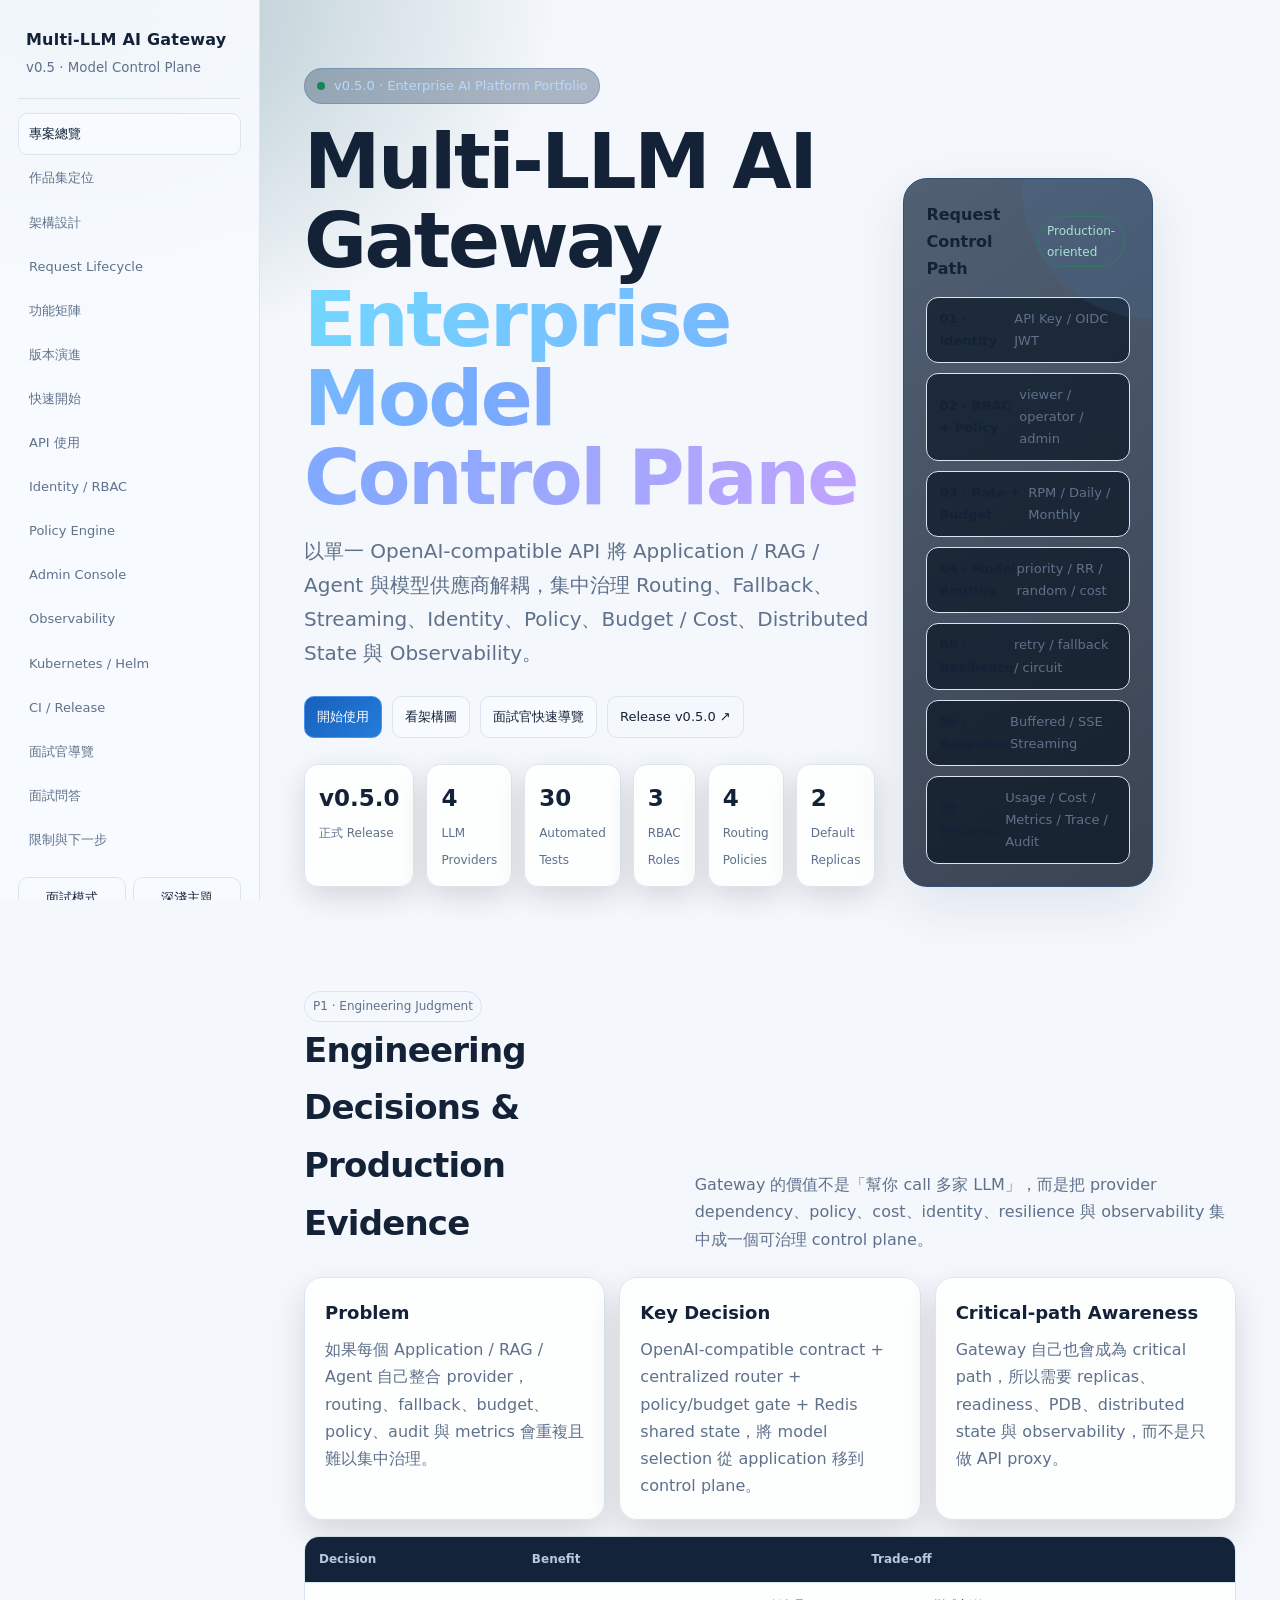
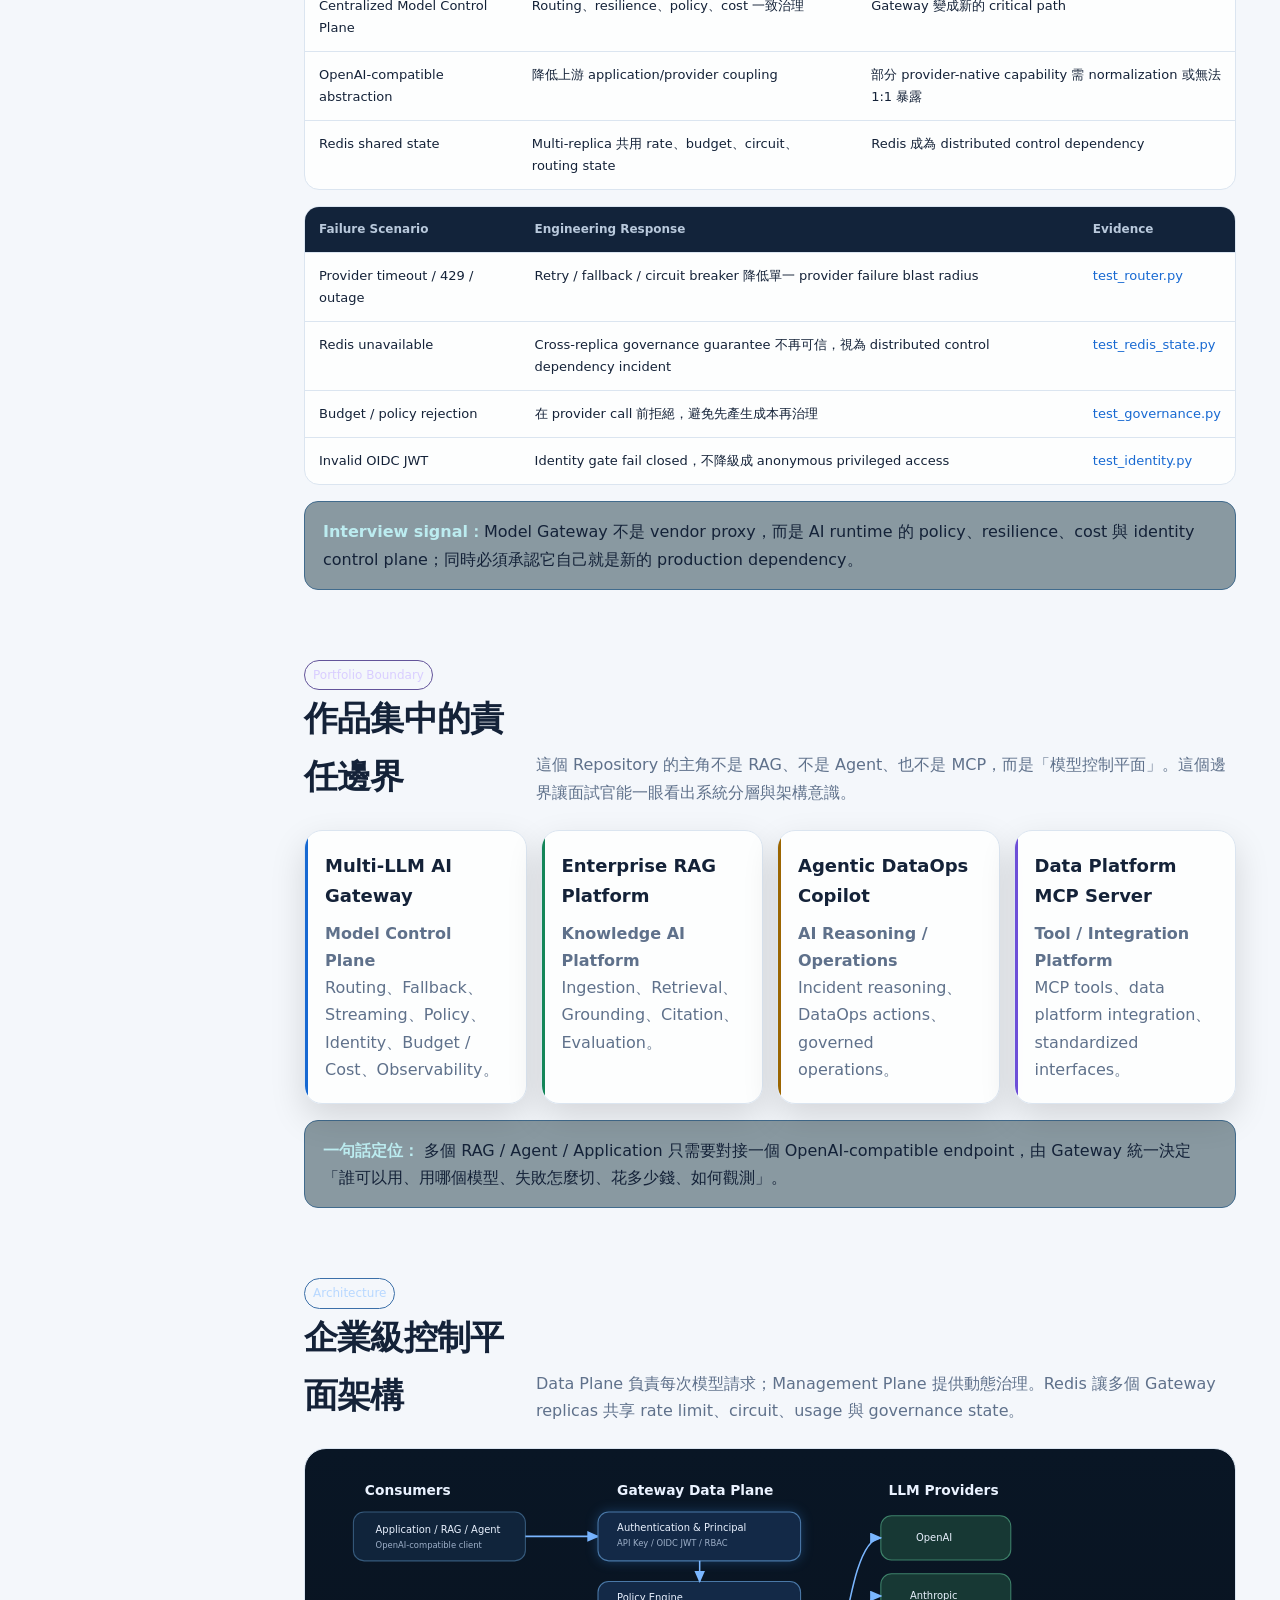
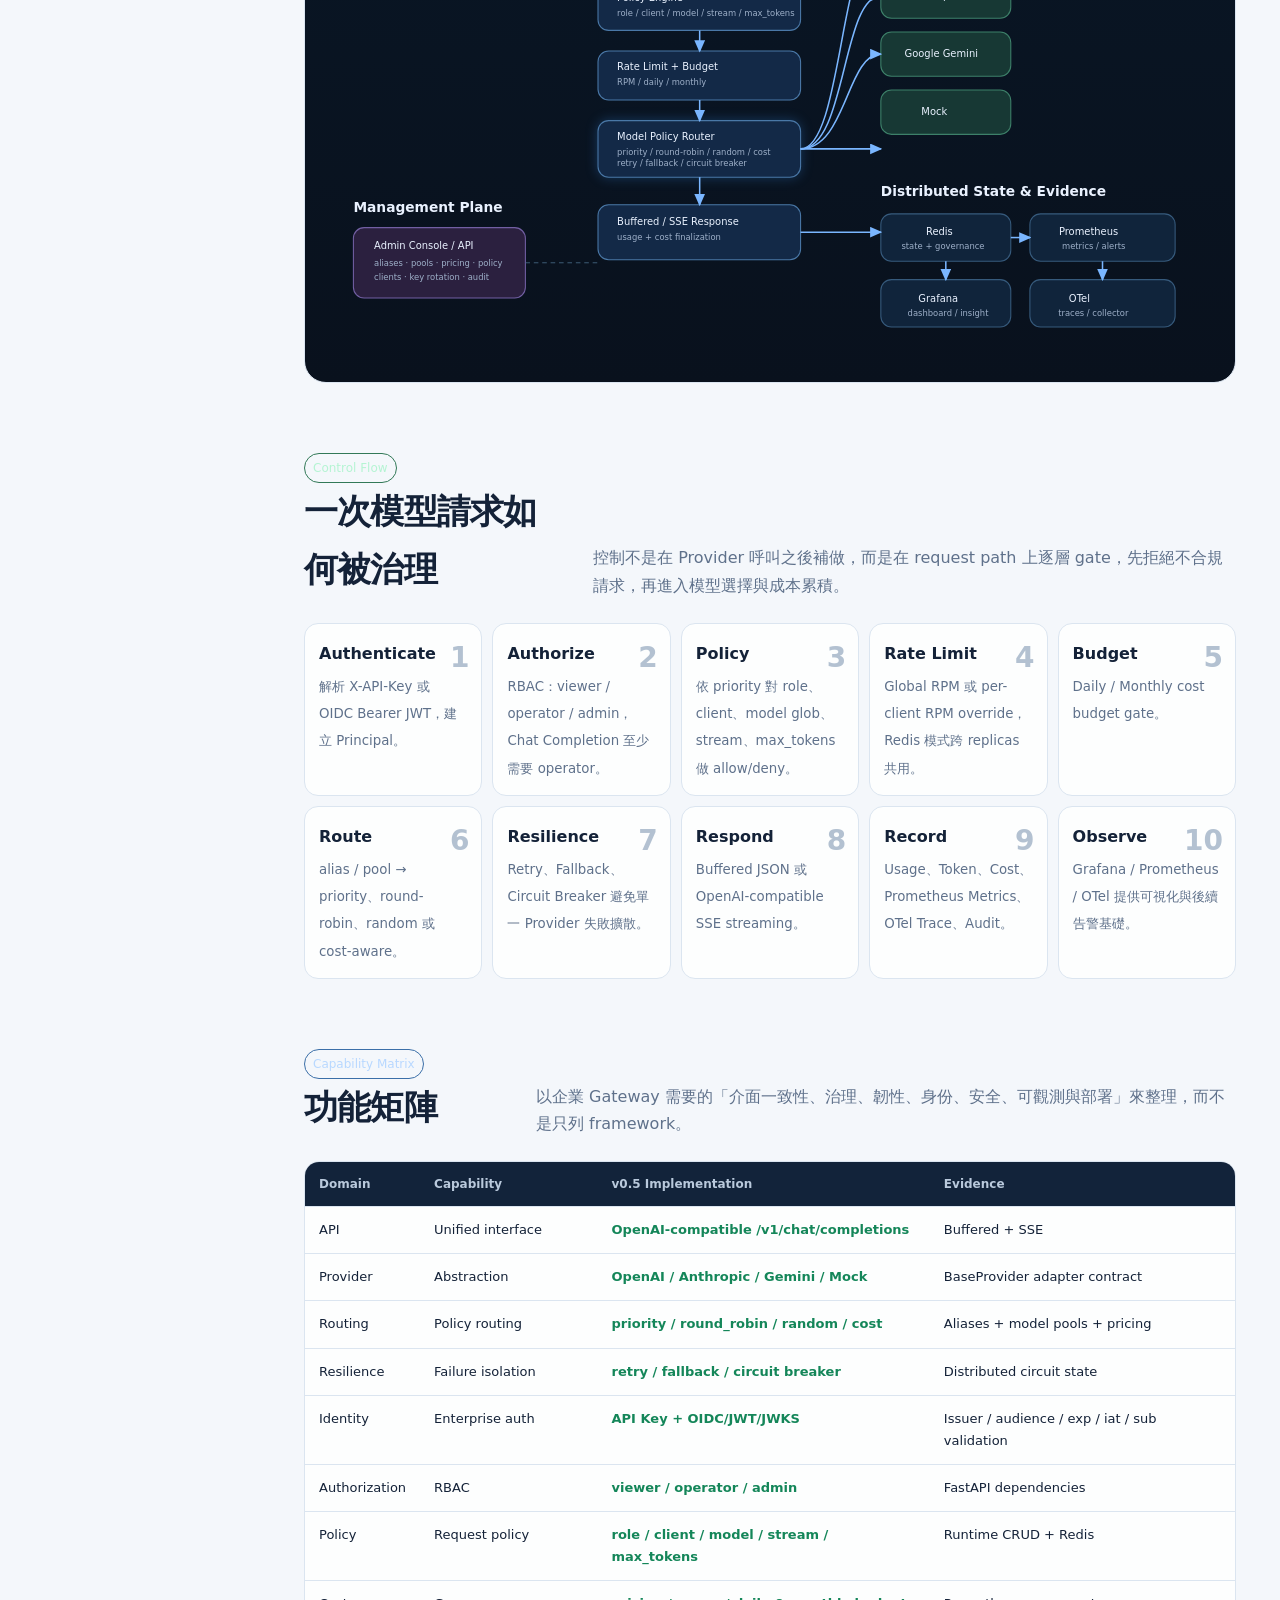
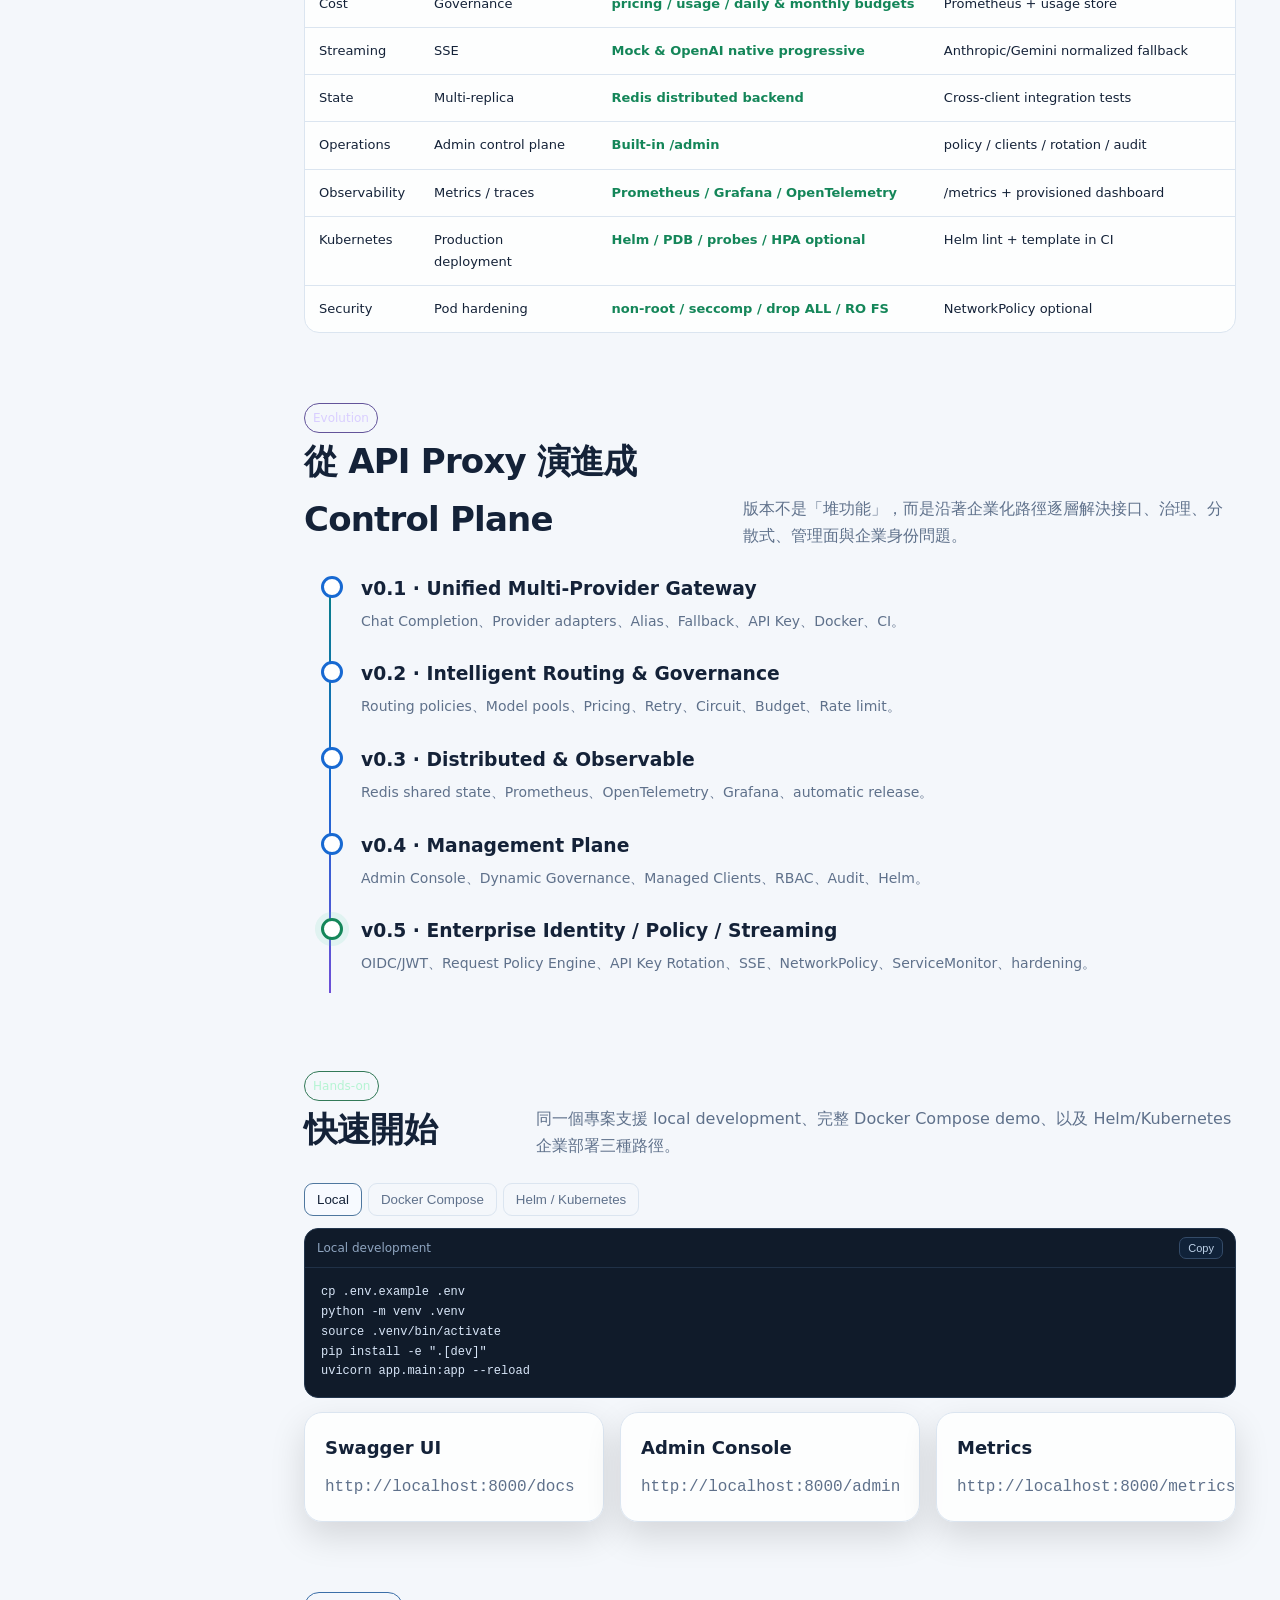
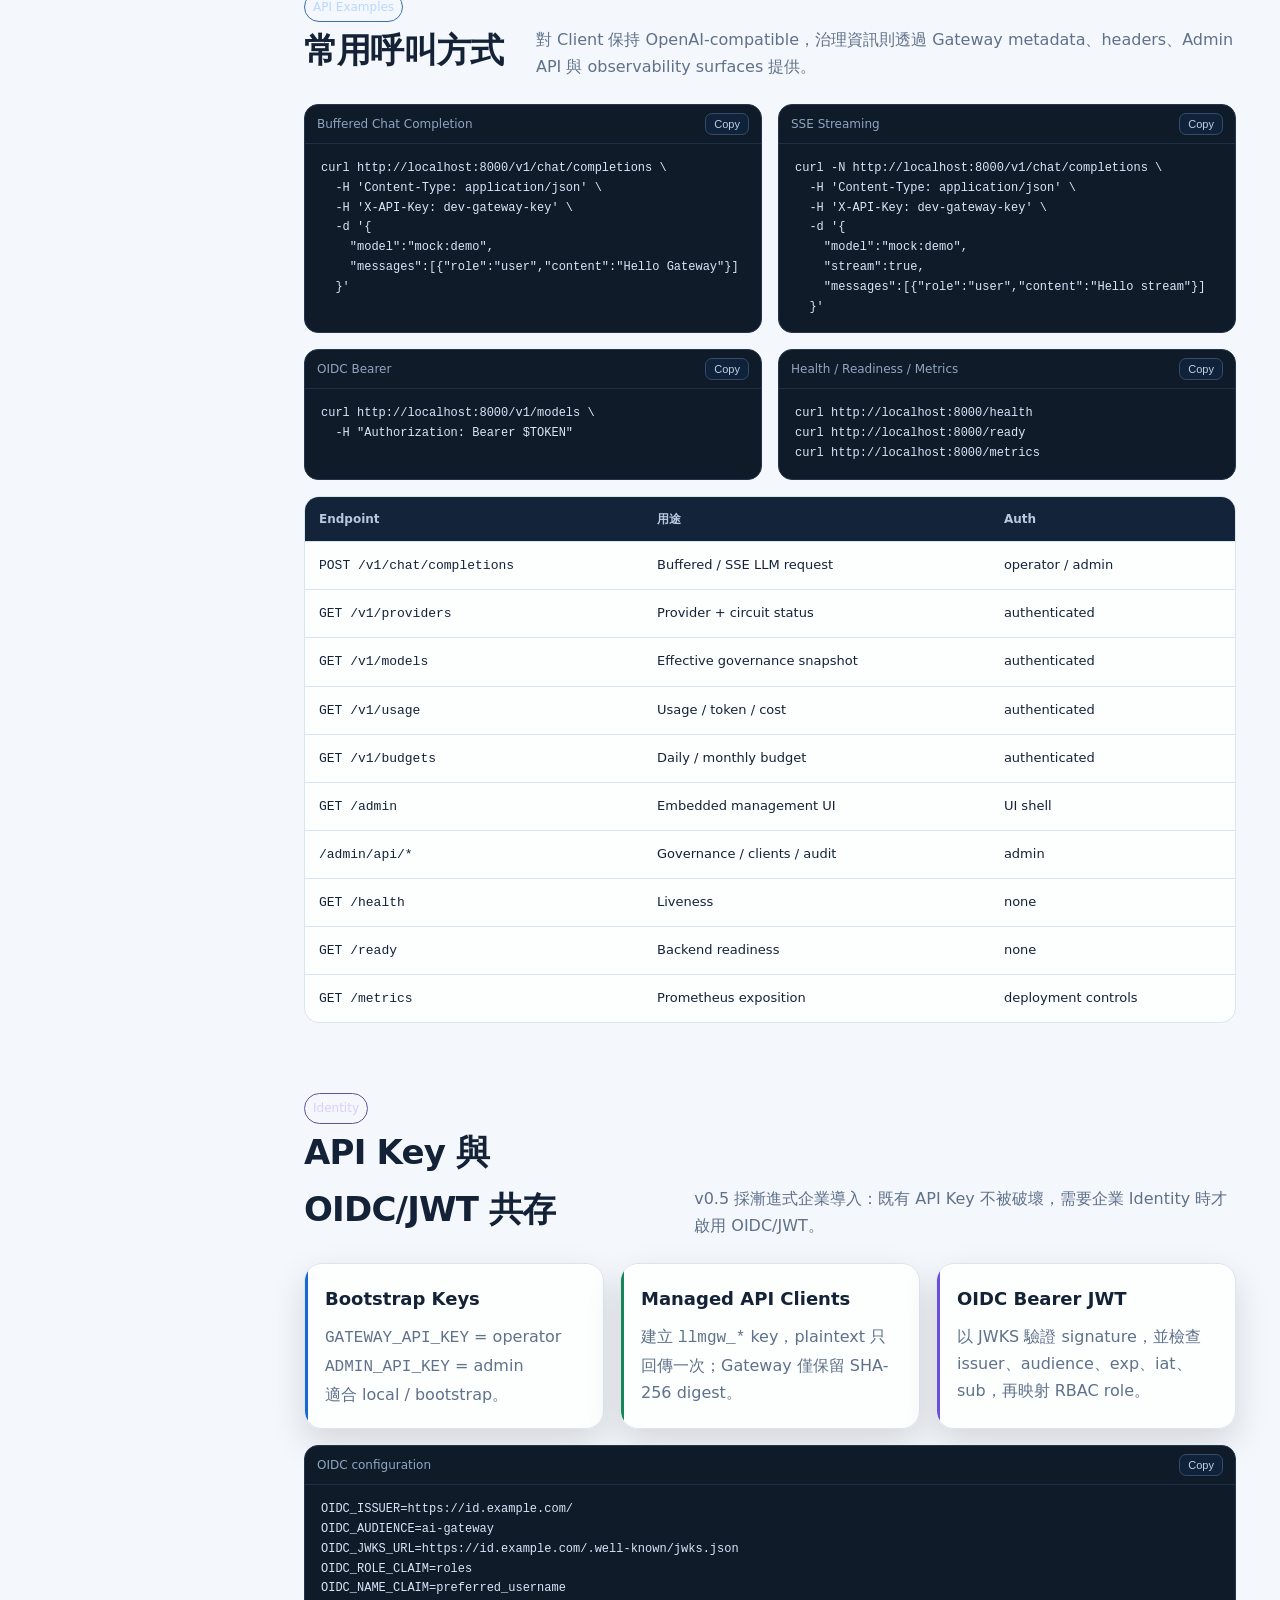
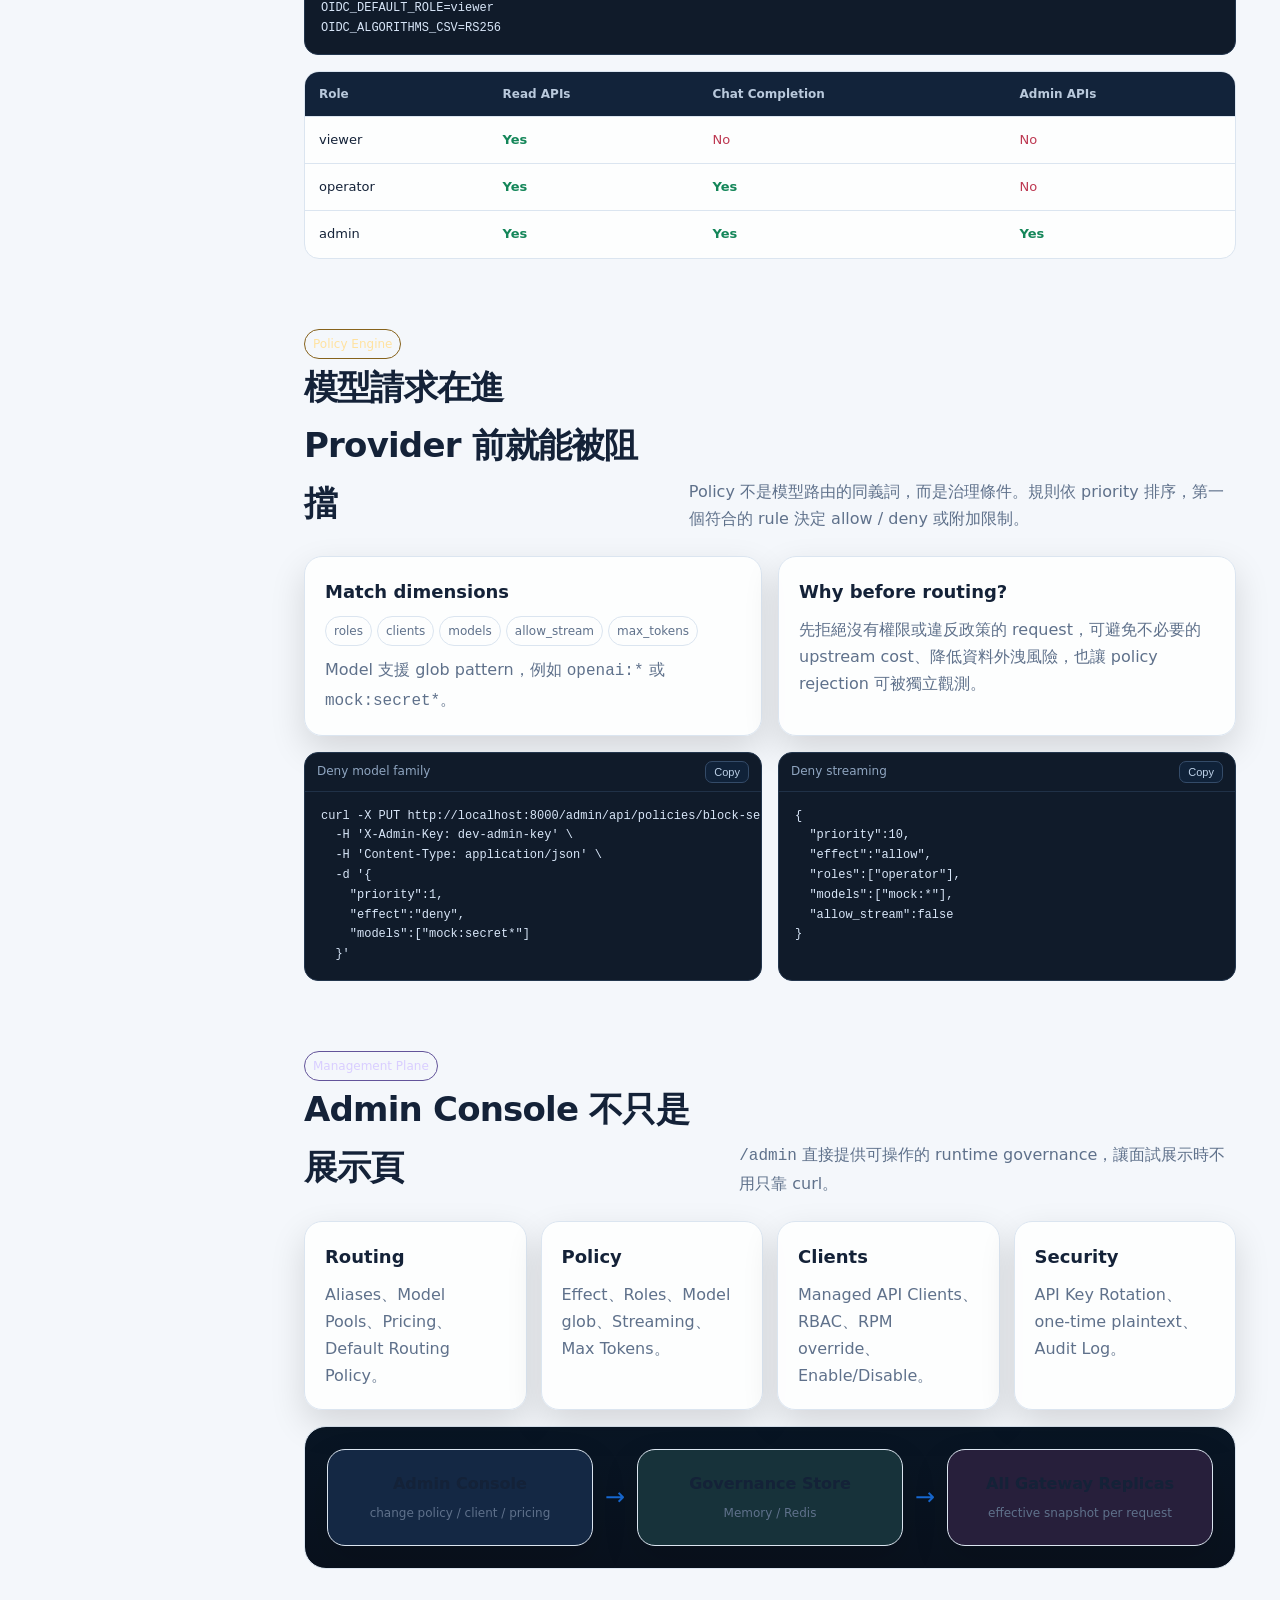
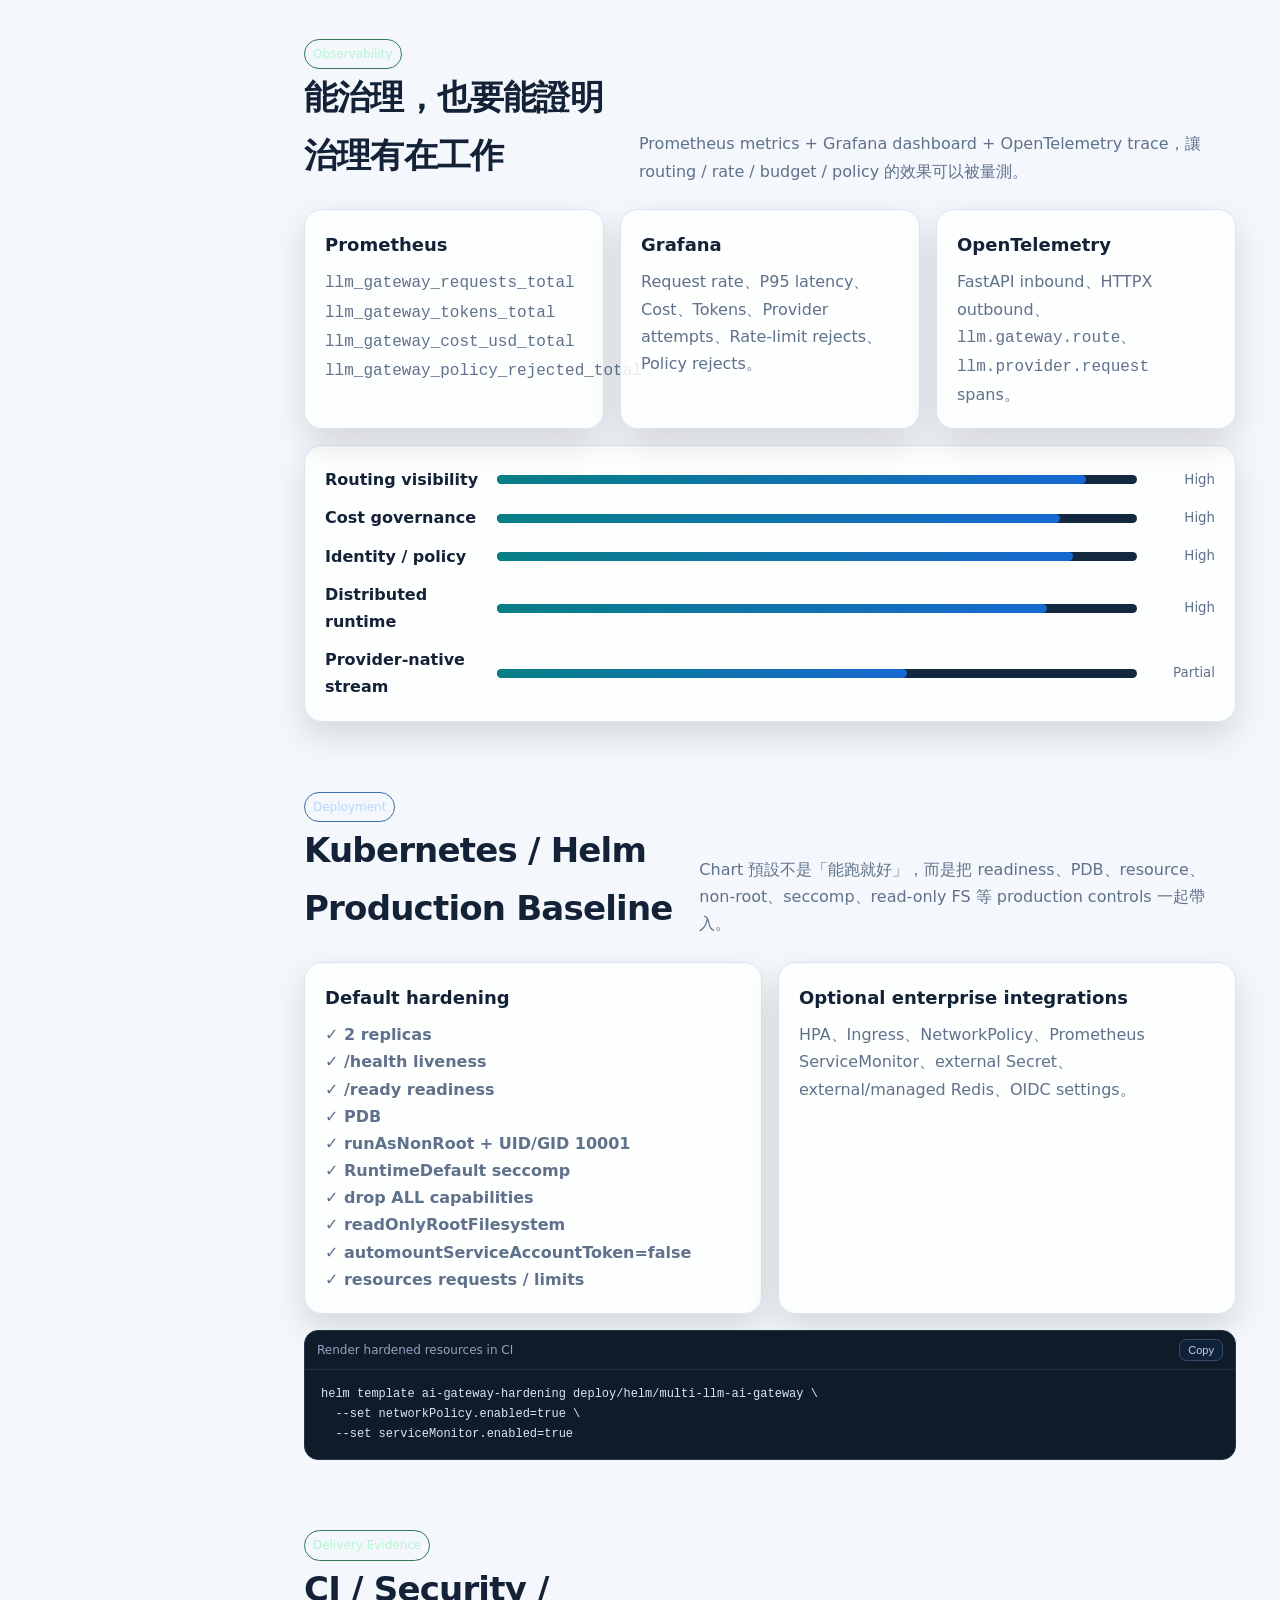
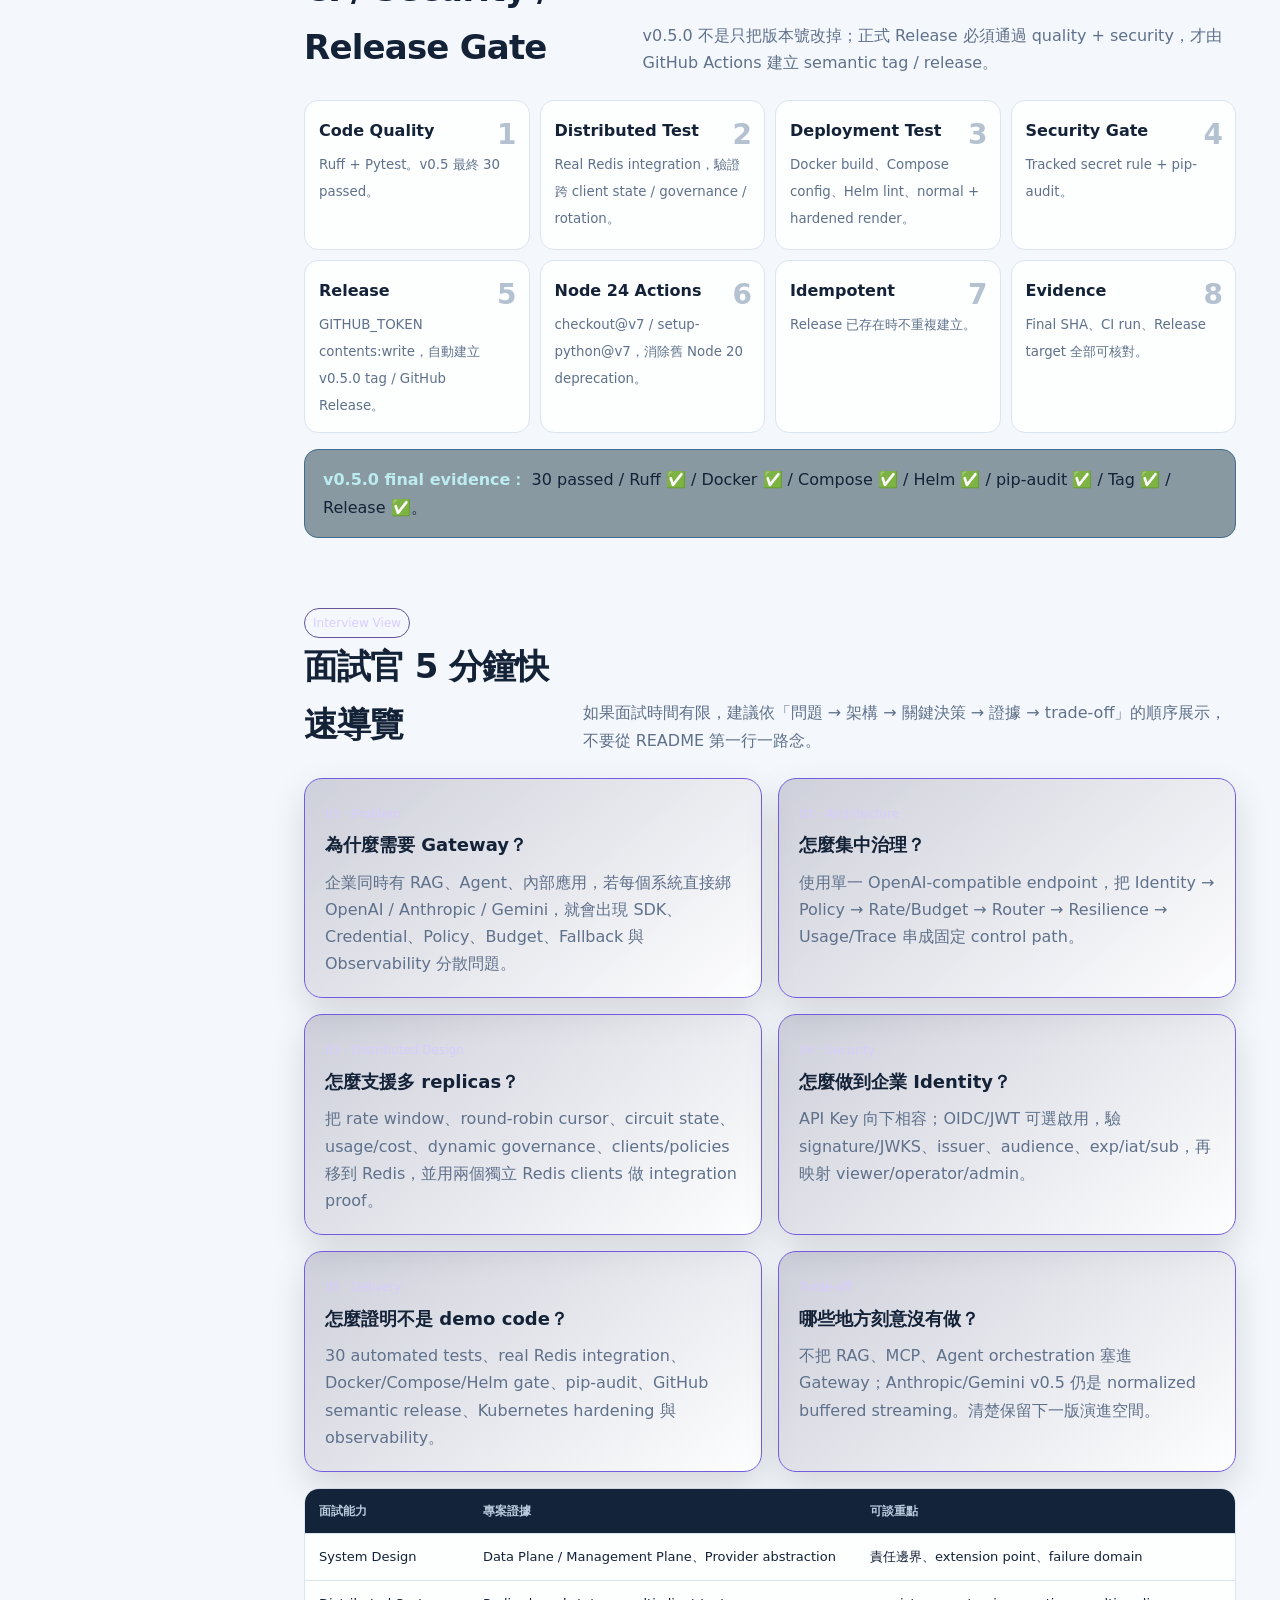
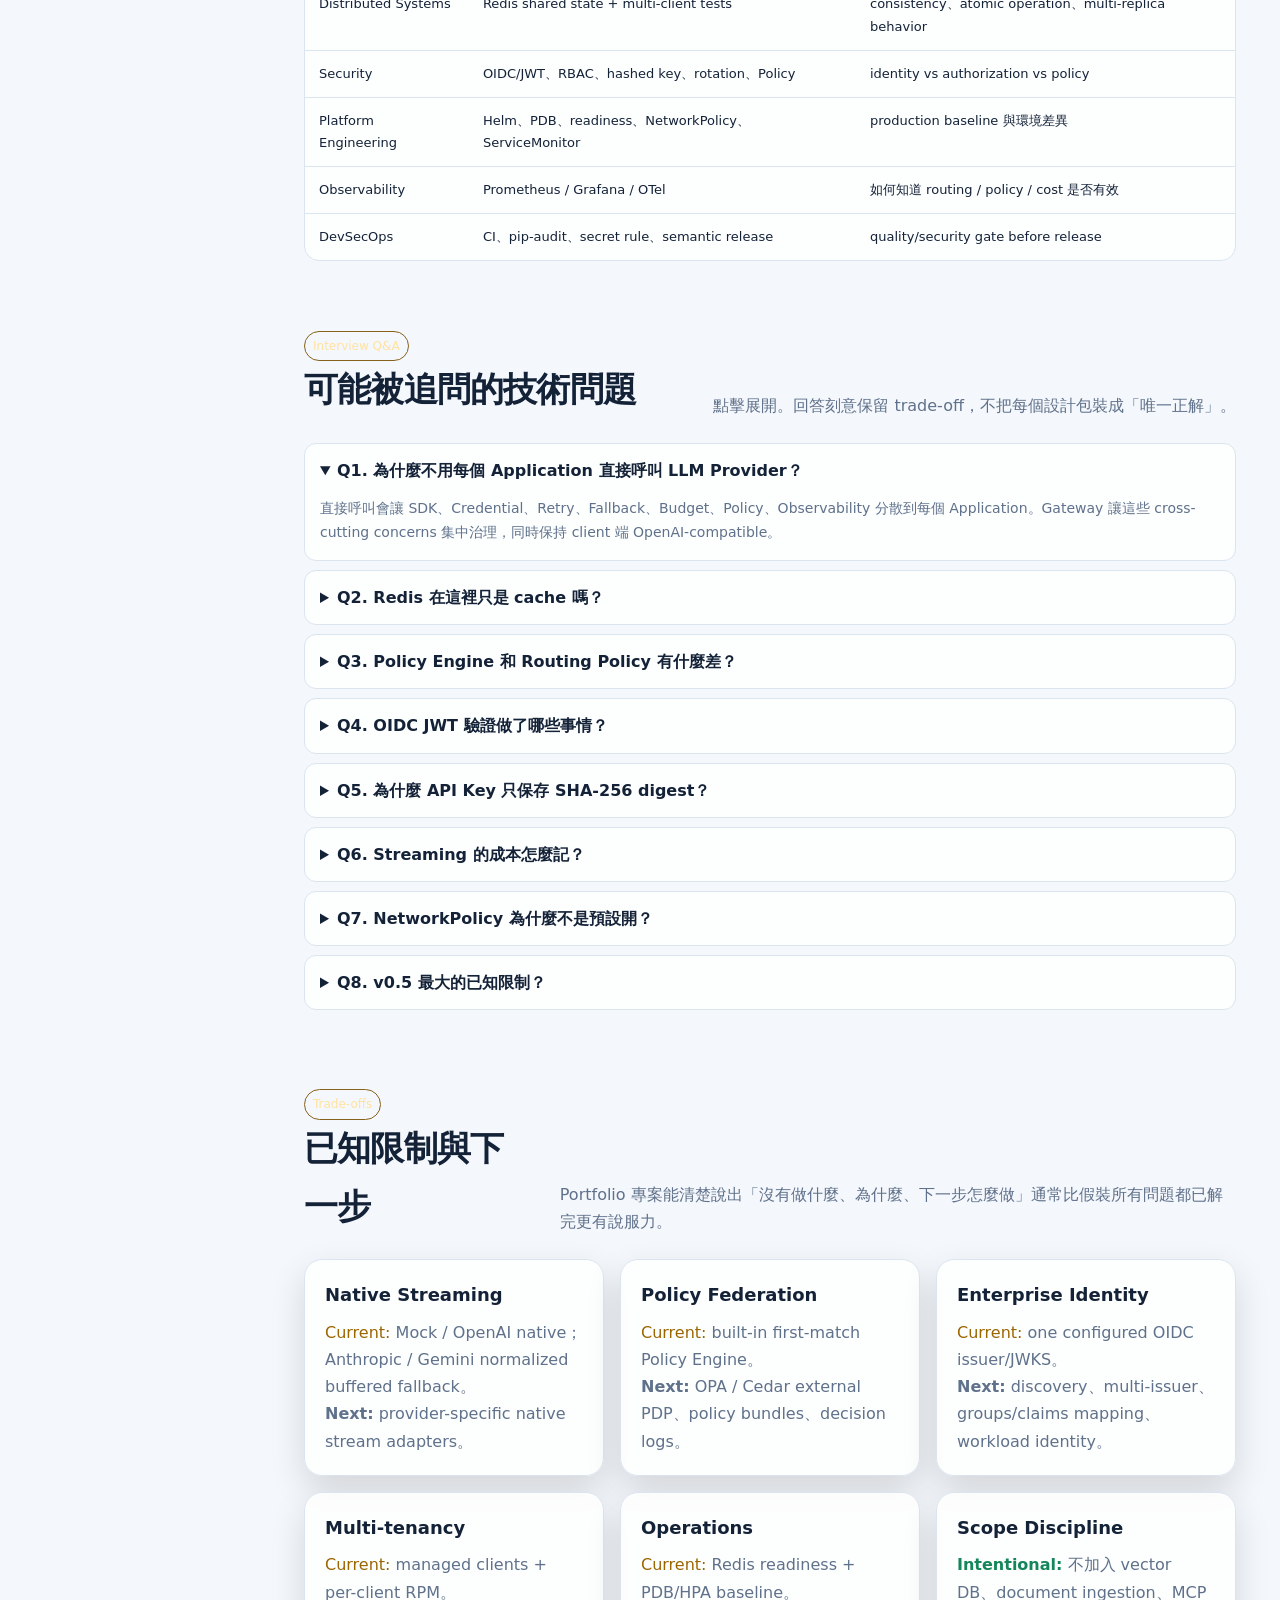
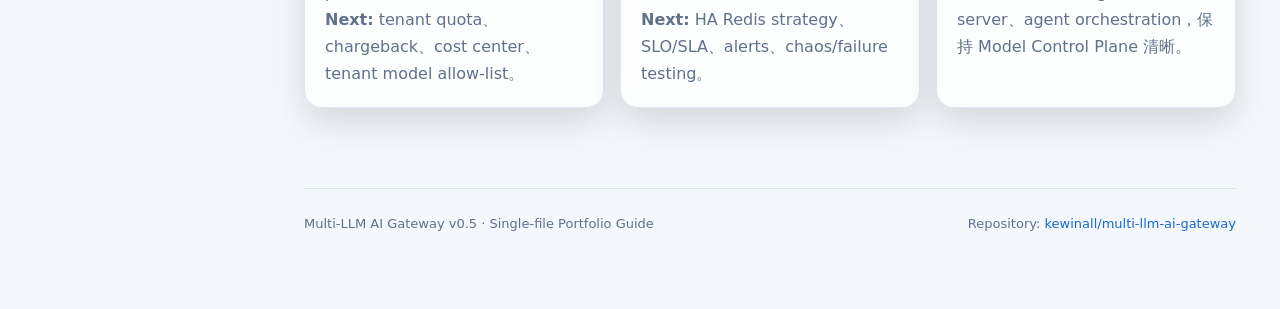
==== commit 5cc9e813: "docs: add P1 engineering decision evidence section" ====
--- a/docs/multi-llm-ai-gateway-guide.html
+++ b/docs/multi-llm-ai-gateway-guide.html
@@ -51,6 +51,7 @@
 @media(max-width:560px){h1{font-size:43px}.kpis,.grid4,.steps{grid-template-columns:1fr 1fr}.lead{font-size:17px}.main{padding-left:14px;padding-right:14px}.card{padding:16px}.kpi b{font-size:20px}.hero-actions .btn{width:100%}.bar{grid-template-columns:1fr}.bar small{text-align:left}.footer{display:block}}
 @media print{.side,.mobile-top,#progress,.hero-actions,.copy,.interview-toggle,.theme-toggle{display:none!important}.shell{display:block}.main{padding:0;max-width:none}.hero{min-height:auto;padding:30px 0}.reveal{opacity:1!important;transform:none!important}body{background:white;color:#111}.card,.table-wrap,.diagram,.codebox{break-inside:avoid;box-shadow:none}.interview-only{display:block!important}}
 </style>
+<link rel="stylesheet" href="./assets/portfolio-guide.css?v=1.0">
 </head>
 <body>
 <div id="progress"></div>
@@ -108,7 +109,37 @@
     </div>
   </section>
 
-  <section id="positioning" class="reveal">
+  <section id="engineering-decisions">
+  <div class="section-head">
+    <div><span class="tag">P1 · Engineering Judgment</span><h2>Engineering Decisions & Production Evidence</h2></div>
+    <p>Gateway 的價值不是「幫你 call 多家 LLM」，而是把 provider dependency、policy、cost、identity、resilience 與 observability 集中成一個可治理 control plane。</p>
+  </div>
+  <div style="display:grid;grid-template-columns:repeat(auto-fit,minmax(240px,1fr));gap:14px">
+    <div class="card"><h3>Problem</h3><p>如果每個 Application / RAG / Agent 自己整合 provider，routing、fallback、budget、policy、audit 與 metrics 會重複且難以集中治理。</p></div>
+    <div class="card"><h3>Key Decision</h3><p>OpenAI-compatible contract + centralized router + policy/budget gate + Redis shared state，將 model selection 從 application 移到 control plane。</p></div>
+    <div class="card"><h3>Critical-path Awareness</h3><p>Gateway 自己也會成為 critical path，所以需要 replicas、readiness、PDB、distributed state 與 observability，而不是只做 API proxy。</p></div>
+  </div>
+  <div class="table-wrap" style="margin-top:16px"><table>
+    <thead><tr><th>Decision</th><th>Benefit</th><th>Trade-off</th></tr></thead>
+    <tbody>
+      <tr><td>Centralized Model Control Plane</td><td>Routing、resilience、policy、cost 一致治理</td><td>Gateway 變成新的 critical path</td></tr>
+      <tr><td>OpenAI-compatible abstraction</td><td>降低上游 application/provider coupling</td><td>部分 provider-native capability 需 normalization 或無法 1:1 暴露</td></tr>
+      <tr><td>Redis shared state</td><td>Multi-replica 共用 rate、budget、circuit、routing state</td><td>Redis 成為 distributed control dependency</td></tr>
+    </tbody>
+  </table></div>
+  <div class="table-wrap" style="margin-top:16px"><table>
+    <thead><tr><th>Failure Scenario</th><th>Engineering Response</th><th>Evidence</th></tr></thead>
+    <tbody>
+      <tr><td>Provider timeout / 429 / outage</td><td>Retry / fallback / circuit breaker 降低單一 provider failure blast radius</td><td><a href="https://github.com/kewinall/multi-llm-ai-gateway/blob/main/tests/test_router.py">test_router.py</a></td></tr>
+      <tr><td>Redis unavailable</td><td>Cross-replica governance guarantee 不再可信，視為 distributed control dependency incident</td><td><a href="https://github.com/kewinall/multi-llm-ai-gateway/blob/main/tests/test_redis_state.py">test_redis_state.py</a></td></tr>
+      <tr><td>Budget / policy rejection</td><td>在 provider call 前拒絕，避免先產生成本再治理</td><td><a href="https://github.com/kewinall/multi-llm-ai-gateway/blob/main/tests/test_governance.py">test_governance.py</a></td></tr>
+      <tr><td>Invalid OIDC JWT</td><td>Identity gate fail closed，不降級成 anonymous privileged access</td><td><a href="https://github.com/kewinall/multi-llm-ai-gateway/blob/main/tests/test_identity.py">test_identity.py</a></td></tr>
+    </tbody>
+  </table></div>
+  <div class="callout" style="margin-top:16px"><strong>Interview signal：</strong>Model Gateway 不是 vendor proxy，而是 AI runtime 的 policy、resilience、cost 與 identity control plane；同時必須承認它自己就是新的 production dependency。</div>
+</section>
+
+<section id="positioning" class="reveal">
     <div class="section-head"><div><span class="tag violet">Portfolio Boundary</span><h2>作品集中的責任邊界</h2></div><p>這個 Repository 的主角不是 RAG、不是 Agent、也不是 MCP，而是「模型控制平面」。這個邊界讓面試官能一眼看出系統分層與架構意識。</p></div>
     <div class="grid4">
       <div class="card feature"><h3>Multi-LLM AI Gateway</h3><p><b>Model Control Plane</b><br>Routing、Fallback、Streaming、Policy、Identity、Budget / Cost、Observability。</p></div>
@@ -421,5 +452,6 @@
 document.querySelectorAll('[data-tabs]').forEach(group=>{group.querySelectorAll('.tab').forEach(btn=>btn.addEventListener('click',()=>{group.querySelectorAll('.tab').forEach(b=>b.classList.remove('active'));btn.classList.add('active');const wrap=group.parentElement;wrap.querySelectorAll('.tab-panel').forEach(p=>p.classList.toggle('active',p.dataset.panel===btn.dataset.tab))}))});
 document.querySelectorAll('.copy').forEach(btn=>btn.addEventListener('click',async()=>{const pre=btn.closest('.codebox').querySelector('pre');try{await navigator.clipboard.writeText(pre.innerText);btn.textContent='Copied';btn.classList.add('copied');setTimeout(()=>{btn.textContent='Copy';btn.classList.remove('copied')},1300)}catch(e){btn.textContent='Select manually'}}));
 </script>
+<script defer src="./assets/portfolio-guide.js?v=1.0"></script>
 </body>
 </html>
--- a/docs/assets/portfolio-guide.css
+++ b/docs/assets/portfolio-guide.css
@@ -0,0 +1,489 @@
+/* Shared Portfolio Guide Design System v1.0 */
+:root{
+  --pg-bg:#0b1220;
+  --pg-bg2:#101a2c;
+  --pg-panel:#111a2b;
+  --pg-panel2:#162238;
+  --pg-panel3:#1b2a43;
+  --pg-text:#e8eef8;
+  --pg-muted:#9fb0c7;
+  --pg-line:#263754;
+  --pg-accent:#63a8ff;
+  --pg-accent2:#71e0bd;
+  --pg-ok:#71e0bd;
+  --pg-warn:#f0c36a;
+  --pg-danger:#ff8795;
+  --pg-code:#08111e;
+  --pg-shadow:0 18px 50px rgba(0,0,0,.28);
+  --pg-radius:18px;
+  --pg-max:1180px;
+}
+html[data-pg-theme="light"]{
+  --pg-bg:#f5f8fc;
+  --pg-bg2:#edf3f9;
+  --pg-panel:#ffffff;
+  --pg-panel2:#f1f5fa;
+  --pg-panel3:#e8eff7;
+  --pg-text:#17233a;
+  --pg-muted:#64758b;
+  --pg-line:#d7e0eb;
+  --pg-accent:#2f6fd4;
+  --pg-accent2:#118675;
+  --pg-ok:#16834d;
+  --pg-warn:#8d6507;
+  --pg-danger:#b83248;
+  --pg-code:#eef3f8;
+  --pg-shadow:0 16px 40px rgba(40,65,95,.12);
+}
+html{scroll-behavior:smooth}
+body.pg-unified{
+  margin:0!important;
+  color:var(--pg-text)!important;
+  font-family:Inter,"Noto Sans TC","Microsoft JhengHei","Segoe UI",system-ui,sans-serif!important;
+  line-height:1.68!important;
+  background:
+    radial-gradient(circle at 12% -5%,rgba(99,168,255,.16),transparent 28rem),
+    radial-gradient(circle at 92% 2%,rgba(113,224,189,.10),transparent 26rem),
+    linear-gradient(145deg,var(--pg-bg),var(--pg-bg2))!important;
+  padding-top:70px!important;
+}
+body.pg-unified *{box-sizing:border-box}
+body.pg-unified a{color:var(--pg-accent);text-decoration:none}
+body.pg-unified a:hover{text-decoration:none;color:color-mix(in srgb,var(--pg-accent) 78%,white)}
+body.pg-unified code,
+body.pg-unified pre{font-family:"Cascadia Code","SFMono-Regular",Consolas,monospace}
+
+/* Hide project-specific navigation chrome; the common shell replaces it. */
+body.pg-unified > header:not(#pgTopbar),
+body.pg-unified .topbar:not(#pgTopbar),
+body.pg-unified .layout > nav.nav,
+body.pg-unified .side,
+body.pg-unified .mobile-top{display:none!important}
+body.pg-unified .layout,
+body.pg-unified .shell{display:block!important}
+
+/* Common top navigation */
+#pgTopbar{
+  position:fixed;
+  top:0;left:0;right:0;
+  z-index:1000;
+  background:color-mix(in srgb,var(--pg-bg) 82%,transparent);
+  border-bottom:1px solid color-mix(in srgb,var(--pg-line) 90%,transparent);
+  backdrop-filter:blur(16px);
+}
+#pgTopbar .pg-nav-inner{
+  width:min(var(--pg-max),calc(100% - 32px));
+  min-height:68px;
+  margin:auto;
+  display:flex;
+  align-items:center;
+  gap:18px;
+}
+#pgTopbar .pg-brand{
+  min-width:250px;
+  display:flex;
+  align-items:center;
+  gap:10px;
+  color:var(--pg-text);
+  font-weight:850;
+  letter-spacing:-.01em;
+  white-space:nowrap;
+}
+#pgTopbar .pg-dot{
+  width:10px;height:10px;border-radius:50%;
+  background:linear-gradient(135deg,var(--pg-accent),var(--pg-accent2));
+  box-shadow:0 0 0 5px color-mix(in srgb,var(--pg-accent) 13%,transparent);
+}
+#pgTopbar .pg-brand small{
+  display:block;
+  color:var(--pg-muted);
+  font-size:10px;
+  font-weight:700;
+  text-transform:uppercase;
+  letter-spacing:.11em;
+}
+#pgTopbar .pg-links{
+  flex:1;
+  display:flex;
+  gap:14px;
+  overflow:auto;
+  white-space:nowrap;
+  scrollbar-width:none;
+}
+#pgTopbar .pg-links::-webkit-scrollbar{display:none}
+#pgTopbar .pg-links a{
+  color:var(--pg-muted);
+  font-size:12px;
+  font-weight:750;
+}
+#pgTopbar .pg-links a:hover{color:var(--pg-text)}
+#pgTopbar .pg-actions{display:flex;gap:8px;align-items:center}
+#pgTopbar button,
+#pgTopbar .pg-action{
+  border:1px solid var(--pg-line);
+  background:var(--pg-panel);
+  color:var(--pg-text);
+  border-radius:10px;
+  padding:7px 10px;
+  font:inherit;
+  font-size:12px;
+  font-weight:750;
+  cursor:pointer;
+  white-space:nowrap;
+}
+#pgTopbar .pg-action.primary{
+  border-color:color-mix(in srgb,var(--pg-accent) 42%,var(--pg-line));
+  background:color-mix(in srgb,var(--pg-accent) 12%,var(--pg-panel));
+  color:color-mix(in srgb,var(--pg-accent) 65%,var(--pg-text));
+}
+
+/* Normalize main containers */
+body.pg-unified main,
+body.pg-unified .main{
+  width:min(var(--pg-max),calc(100% - 40px))!important;
+  max-width:var(--pg-max)!important;
+  margin:0 auto!important;
+  padding:0 0 72px!important;
+}
+body.pg-unified main.wrap{
+  width:min(var(--pg-max),calc(100% - 40px))!important;
+  max-width:var(--pg-max)!important;
+  padding-left:0!important;
+  padding-right:0!important;
+}
+body.pg-unified > section.hero{
+  width:min(var(--pg-max),calc(100% - 40px))!important;
+  max-width:var(--pg-max)!important;
+  margin-left:auto!important;
+  margin-right:auto!important;
+}
+body.pg-unified .layout main{min-width:0!important}
+
+/* Hero */
+body.pg-unified section.hero{
+  min-height:0!important;
+  margin-top:0!important;
+  margin-bottom:12px!important;
+  padding:72px 0 30px!important;
+  border:0!important;
+  background:transparent!important;
+  box-shadow:none!important;
+}
+body.pg-unified .hero-grid{
+  display:grid!important;
+  grid-template-columns:minmax(0,1.3fr) minmax(300px,.7fr)!important;
+  gap:28px!important;
+  align-items:center!important;
+}
+body.pg-unified .hero h1{
+  color:var(--pg-text)!important;
+  font-size:clamp(42px,6vw,72px)!important;
+  line-height:1.03!important;
+  letter-spacing:-.045em!important;
+  margin:12px 0 18px!important;
+}
+body.pg-unified .hero h1 span,
+body.pg-unified .hero .grad,
+body.pg-unified .hero .gradient,
+body.pg-unified .hero .blue{
+  background:linear-gradient(100deg,var(--pg-accent),var(--pg-accent2))!important;
+  -webkit-background-clip:text!important;
+  background-clip:text!important;
+  color:transparent!important;
+}
+body.pg-unified .hero .lead,
+body.pg-unified .hero > div > p,
+body.pg-unified .hero-grid > div > p{
+  color:var(--pg-muted)!important;
+  font-size:18px!important;
+  max-width:850px;
+}
+body.pg-unified .hero-card,
+body.pg-unified .heroCard{
+  background:linear-gradient(180deg,var(--pg-panel),color-mix(in srgb,var(--pg-panel) 90%,var(--pg-panel2)))!important;
+  border:1px solid var(--pg-line)!important;
+  border-radius:var(--pg-radius)!important;
+  box-shadow:var(--pg-shadow)!important;
+  padding:22px!important;
+}
+
+/* Common portfolio summary strip */
+.pg-summary{
+  width:min(var(--pg-max),calc(100% - 40px));
+  margin:10px auto 52px;
+  display:grid;
+  grid-template-columns:.55fr 1.35fr .65fr 1.45fr;
+  gap:10px;
+}
+main .pg-summary{width:100%}
+.pg-summary .pg-summary-item{
+  min-width:0;
+  padding:15px 16px;
+  border:1px solid var(--pg-line);
+  border-radius:14px;
+  background:color-mix(in srgb,var(--pg-panel) 92%,transparent);
+}
+.pg-summary .pg-summary-item span{
+  display:block;
+  margin-bottom:4px;
+  color:var(--pg-muted);
+  font-size:10px;
+  text-transform:uppercase;
+  letter-spacing:.09em;
+  font-weight:800;
+}
+.pg-summary .pg-summary-item strong{
+  display:block;
+  color:var(--pg-text);
+  font-size:14px;
+  line-height:1.35;
+}
+.pg-summary .pg-summary-item:first-child strong{font-size:21px;color:var(--pg-accent2)}
+
+/* Sections and ordering */
+#pgSectionStack{display:block}
+body.pg-unified section:not(.hero){
+  position:relative;
+  scroll-margin-top:88px!important;
+  margin:64px 0!important;
+}
+body.pg-unified section[data-pg-index]::after{
+  content:attr(data-pg-index);
+  position:absolute;
+  top:-4px;
+  right:0;
+  color:color-mix(in srgb,var(--pg-muted) 36%,transparent);
+  font-size:38px;
+  font-weight:900;
+  letter-spacing:-.06em;
+  pointer-events:none;
+}
+body.pg-unified .head,
+body.pg-unified .section-head{
+  display:flex!important;
+  align-items:end!important;
+  justify-content:space-between!important;
+  gap:24px!important;
+  margin-bottom:20px!important;
+}
+body.pg-unified .head h2,
+body.pg-unified .section-head h2,
+body.pg-unified section:not(.hero) > h2{
+  margin:0!important;
+  color:var(--pg-text)!important;
+  font-size:clamp(27px,3.5vw,38px)!important;
+  line-height:1.15!important;
+  letter-spacing:-.025em!important;
+}
+body.pg-unified .head p,
+body.pg-unified .section-head p{
+  max-width:620px!important;
+  margin:0!important;
+  color:var(--pg-muted)!important;
+}
+
+/* Cards, panels and metrics */
+body.pg-unified .card,
+body.pg-unified .diagram,
+body.pg-unified details,
+body.pg-unified .callout,
+body.pg-unified .call,
+body.pg-unified .codebox,
+body.pg-unified .terminal,
+body.pg-unified .stat,
+body.pg-unified .kpis .kpi,
+body.pg-unified .mini-node{
+  background:linear-gradient(180deg,var(--pg-panel),color-mix(in srgb,var(--pg-panel) 92%,var(--pg-panel2)))!important;
+  border:1px solid var(--pg-line)!important;
+  border-radius:var(--pg-radius)!important;
+  color:var(--pg-text)!important;
+  box-shadow:none!important;
+}
+body.pg-unified .card{padding:20px!important}
+body.pg-unified .card p,
+body.pg-unified .muted,
+body.pg-unified .note,
+body.pg-unified .step small,
+body.pg-unified .release p,
+body.pg-unified .tl p{color:var(--pg-muted)!important}
+body.pg-unified .stats,
+body.pg-unified .kpis{
+  gap:10px!important;
+  margin-top:16px!important;
+  margin-bottom:48px!important;
+}
+body.pg-unified .stat,
+body.pg-unified .kpis .kpi{padding:15px!important}
+body.pg-unified .stat strong,
+body.pg-unified .kpis .kpi b{color:var(--pg-text)!important}
+body.pg-unified .stat span,
+body.pg-unified .kpis .kpi span{color:var(--pg-muted)!important}
+
+/* Buttons, pills, tags */
+body.pg-unified button,
+body.pg-unified .btn{
+  border:1px solid var(--pg-line)!important;
+  background:var(--pg-panel)!important;
+  color:var(--pg-text)!important;
+  border-radius:10px!important;
+  padding:8px 11px!important;
+  font-weight:750!important;
+}
+body.pg-unified .btn.primary{
+  background:linear-gradient(135deg,var(--pg-accent),color-mix(in srgb,var(--pg-accent) 55%,var(--pg-accent2)))!important;
+  color:#07101e!important;
+  border-color:transparent!important;
+}
+body.pg-unified .pill,
+body.pg-unified .badge,
+body.pg-unified .tag,
+body.pg-unified .eyebrow,
+body.pg-unified .kicker{
+  border-color:var(--pg-line)!important;
+  color:var(--pg-accent2)!important;
+}
+
+/* Tables */
+body.pg-unified .tw,
+body.pg-unified .table-wrap{overflow:auto!important;border-radius:14px!important}
+body.pg-unified table{
+  width:100%!important;
+  border-collapse:separate!important;
+  border-spacing:0!important;
+  background:var(--pg-panel)!important;
+  color:var(--pg-text)!important;
+  border:1px solid var(--pg-line)!important;
+  border-radius:14px!important;
+  overflow:hidden!important;
+}
+body.pg-unified th,
+body.pg-unified td{
+  padding:11px 13px!important;
+  border-bottom:1px solid var(--pg-line)!important;
+  text-align:left!important;
+  vertical-align:top!important;
+}
+body.pg-unified th{
+  position:static!important;
+  background:var(--pg-panel2)!important;
+  color:var(--pg-muted)!important;
+  font-size:12px!important;
+  text-transform:uppercase;
+  letter-spacing:.045em;
+}
+body.pg-unified tr:last-child td{border-bottom:0!important}
+
+/* Code */
+body.pg-unified pre,
+body.pg-unified .codebox{
+  background:var(--pg-code)!important;
+  color:var(--pg-text)!important;
+  border:1px solid var(--pg-line)!important;
+  border-radius:13px!important;
+}
+body.pg-unified pre{
+  padding:16px!important;
+  overflow:auto!important;
+  line-height:1.58!important;
+}
+body.pg-unified code{
+  background:var(--pg-code)!important;
+  color:color-mix(in srgb,var(--pg-text) 92%,var(--pg-accent))!important;
+  border-radius:5px!important;
+}
+body.pg-unified .code-title{
+  border-color:var(--pg-line)!important;
+  color:var(--pg-muted)!important;
+}
+
+/* Steps and timelines */
+body.pg-unified .steps{gap:10px!important}
+body.pg-unified .step{
+  background:var(--pg-panel)!important;
+  border:1px solid var(--pg-line)!important;
+  border-radius:14px!important;
+}
+body.pg-unified .step:before{
+  background:linear-gradient(135deg,var(--pg-accent),var(--pg-accent2))!important;
+  color:#07101e!important;
+}
+body.pg-unified .timeline{border-color:var(--pg-line)!important}
+body.pg-unified .tl:before,
+body.pg-unified .release:before{border-color:var(--pg-accent)!important}
+
+/* Diagrams */
+body.pg-unified .diagram{
+  padding:16px!important;
+  overflow:auto!important;
+  background:linear-gradient(180deg,color-mix(in srgb,var(--pg-panel) 95%,black),var(--pg-panel))!important;
+}
+body.pg-unified .diagram svg{display:block;width:100%;height:auto}
+body.pg-unified .diagram .node,
+body.pg-unified .diagram .box{
+  fill:var(--pg-panel2)!important;stroke:var(--pg-line)!important;
+}
+body.pg-unified .diagram .nodeA,
+body.pg-unified .diagram .na,
+body.pg-unified .diagram .box2{
+  fill:color-mix(in srgb,var(--pg-accent) 10%,var(--pg-panel2))!important;
+  stroke:var(--pg-accent)!important;
+}
+body.pg-unified .diagram .nodeB,
+body.pg-unified .diagram .box4{
+  fill:color-mix(in srgb,var(--pg-accent) 7%,var(--pg-panel3))!important;
+  stroke:color-mix(in srgb,var(--pg-accent) 68%,var(--pg-line))!important;
+}
+body.pg-unified .diagram .nodeG,
+body.pg-unified .diagram .ng,
+body.pg-unified .diagram .box3{
+  fill:color-mix(in srgb,var(--pg-accent2) 10%,var(--pg-panel2))!important;
+  stroke:var(--pg-accent2)!important;
+}
+
+/* Common footer */
+#pgFooter{
+  width:min(var(--pg-max),calc(100% - 40px));
+  margin:20px auto 0;
+  padding:28px 0 48px;
+  border-top:1px solid var(--pg-line);
+  color:var(--pg-muted);
+  font-size:13px;
+  display:flex;
+  justify-content:space-between;
+  gap:18px;
+  flex-wrap:wrap;
+}
+#pgFooter strong{color:var(--pg-text)}
+body.pg-unified > footer:not(#pgFooter),
+body.pg-unified .footer:not(#pgFooter){display:none!important}
+
+@media(max-width:980px){
+  #pgTopbar .pg-brand{min-width:auto}
+  #pgTopbar .pg-links{display:none}
+  body.pg-unified .hero-grid{grid-template-columns:1fr!important}
+  .pg-summary{grid-template-columns:1fr 1fr}
+  body.pg-unified .head,
+  body.pg-unified .section-head{align-items:start!important;flex-direction:column!important}
+}
+@media(max-width:680px){
+  body.pg-unified{padding-top:62px!important}
+  #pgTopbar .pg-nav-inner{min-height:60px;width:calc(100% - 24px)}
+  #pgTopbar .pg-brand small{display:none}
+  #pgTopbar .pg-brand span.pg-title{max-width:165px;overflow:hidden;text-overflow:ellipsis}
+  #pgTopbar .pg-actions .pg-hide-mobile{display:none}
+  body.pg-unified main,
+  body.pg-unified .main,
+  body.pg-unified main.wrap,
+  body.pg-unified > section.hero,
+  .pg-summary,
+  #pgFooter{width:calc(100% - 28px)!important}
+  body.pg-unified section.hero{padding-top:48px!important}
+  body.pg-unified .hero h1{font-size:41px!important}
+  .pg-summary{grid-template-columns:1fr}
+  body.pg-unified section[data-pg-index]::after{font-size:28px}
+}
+@media print{
+  #pgTopbar,#pgFooter{display:none!important}
+  body.pg-unified{padding-top:0!important;background:#fff!important;color:#111!important}
+  body.pg-unified section{break-inside:auto}
+}
